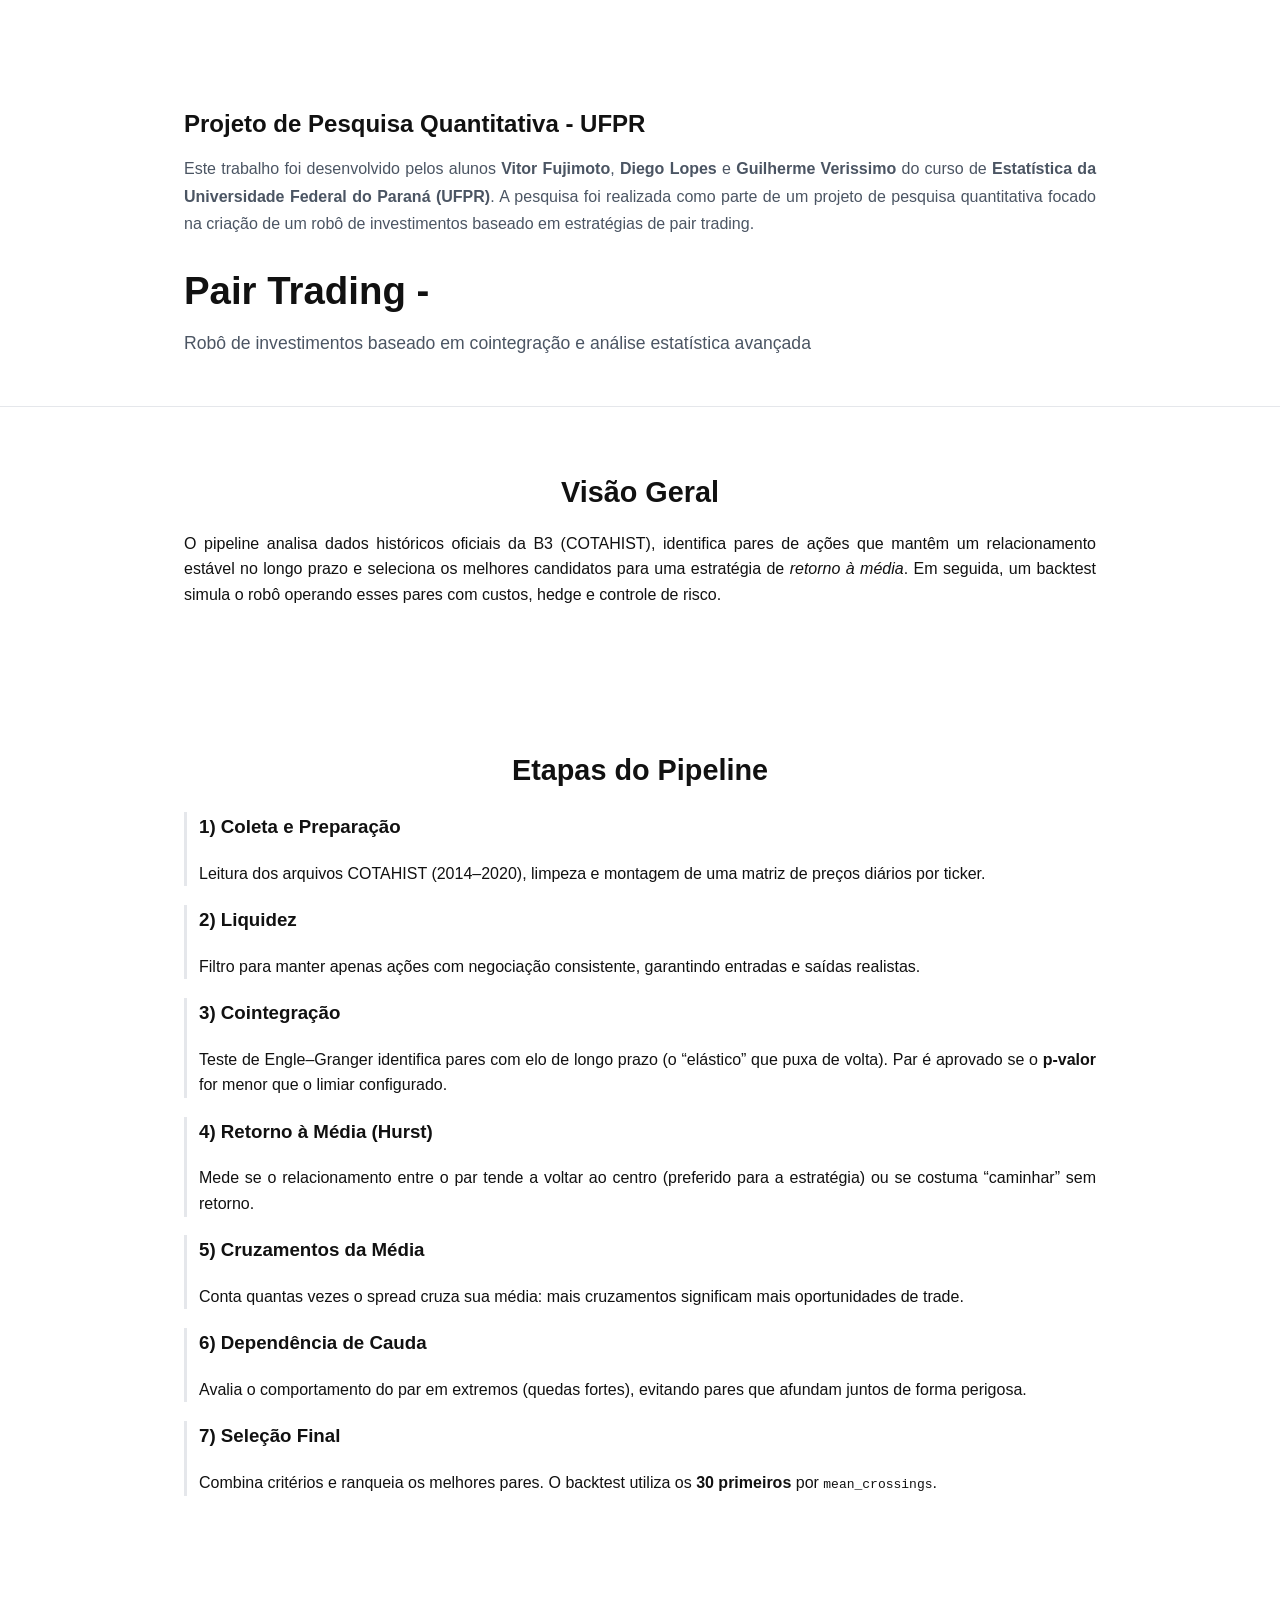
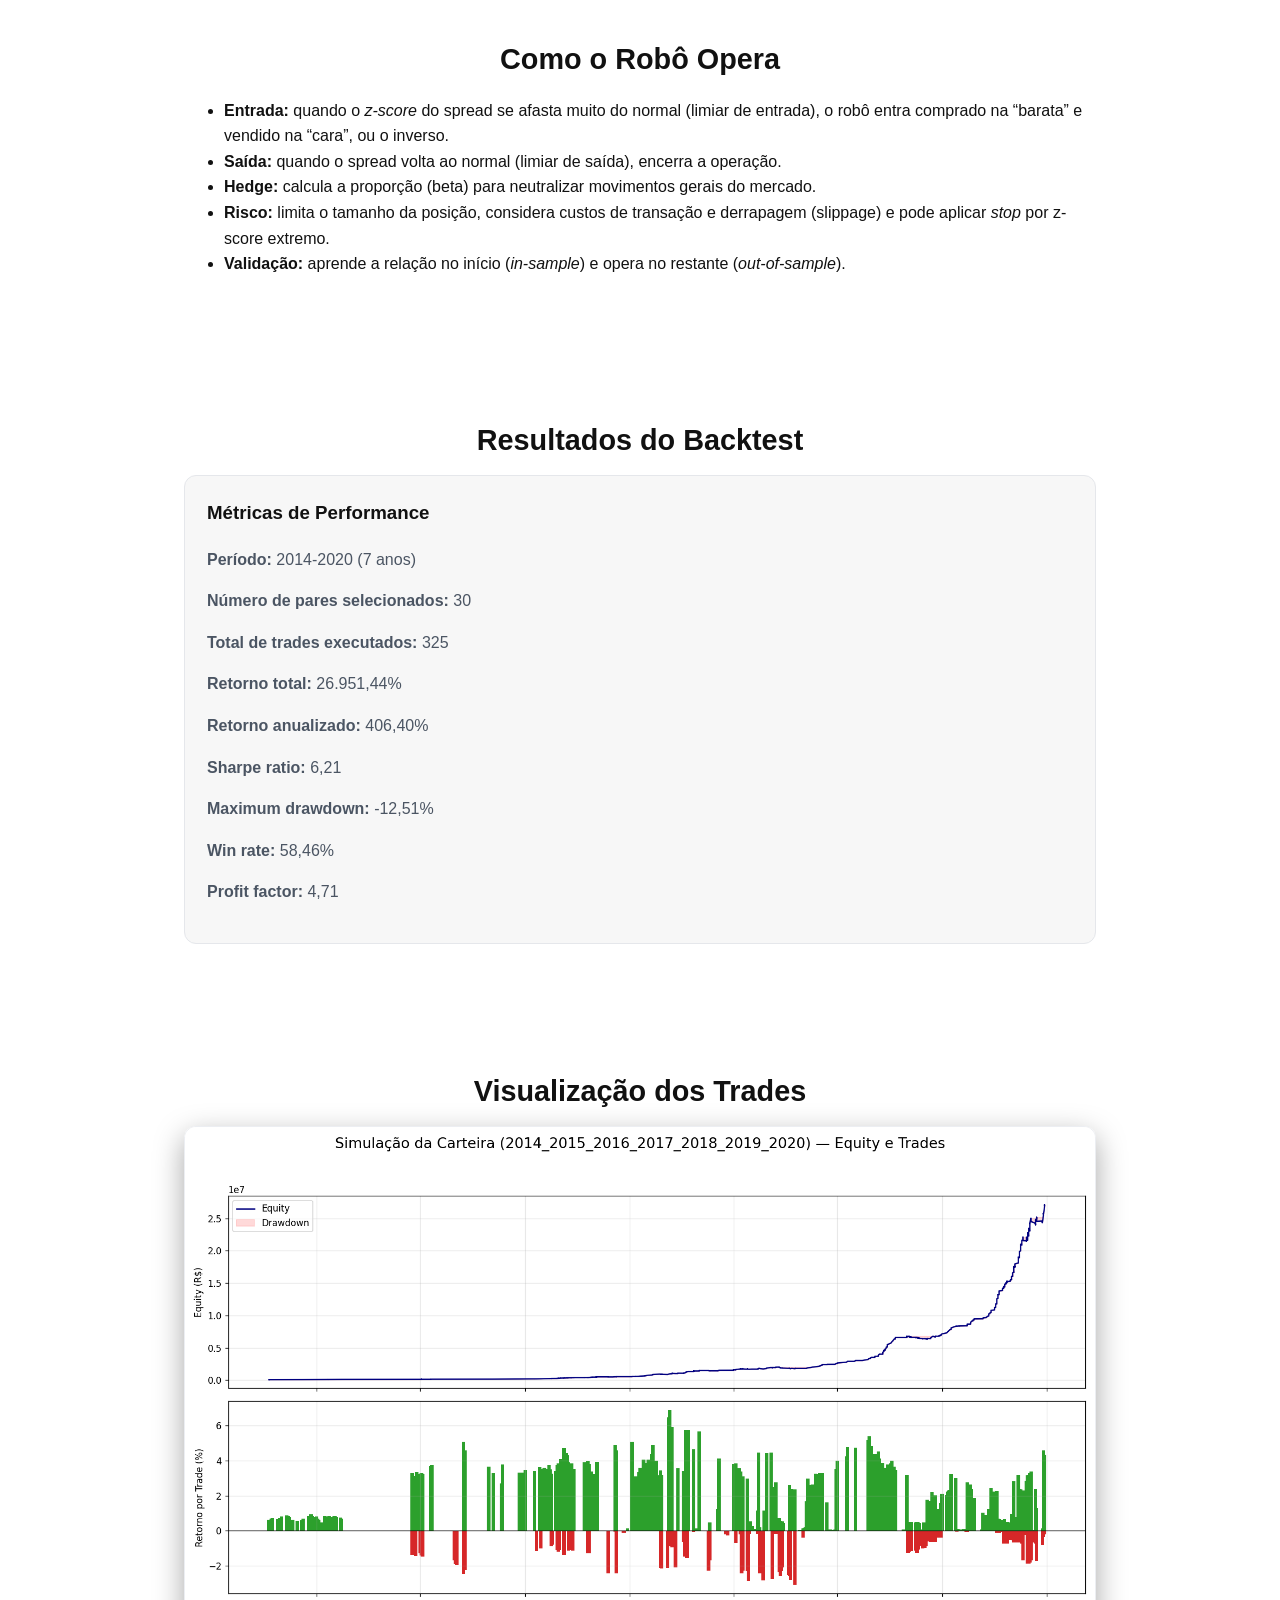
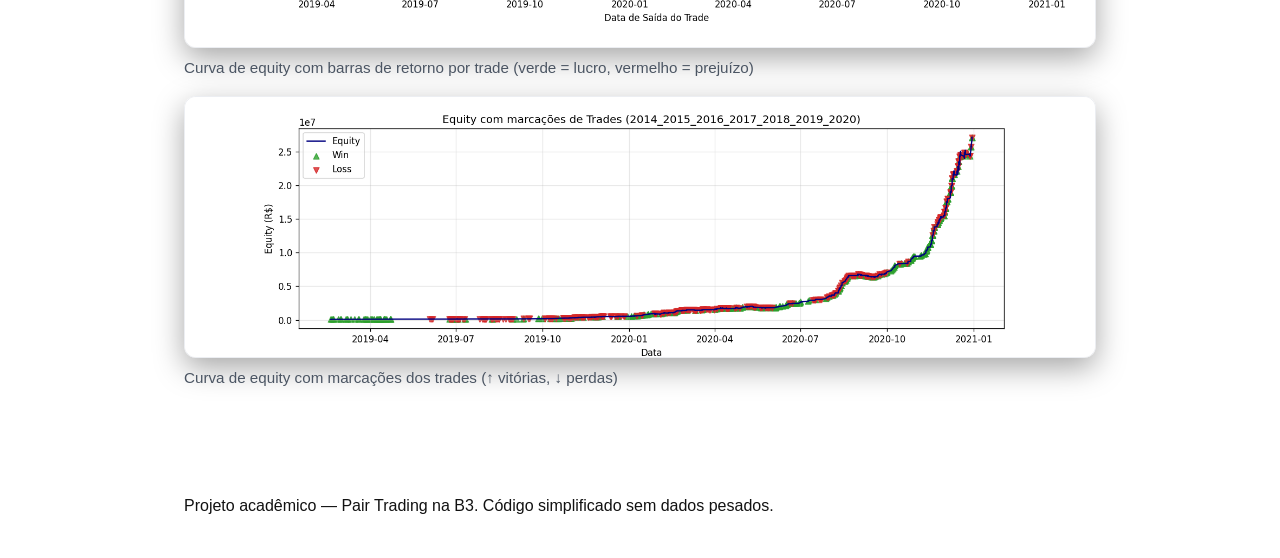
==== index.html @ 99803b83 "Publish site via GitHub Pages structure (root index -> site/)" ====
<!DOCTYPE html>
<html lang="pt-BR">
<head>
  <meta charset="UTF-8">
  <meta name="viewport" content="width=device-width, initial-scale=1.0">
  <title>Pair Trading - Estratégia Quantitativa</title>
  <link rel="stylesheet" href="site/styles.css">
</head>
<body>
  <!-- Hero -->
  <section class="hero">
    <div class="container">
      <div class="context-section reveal">
        <h2>Projeto de Pesquisa Quantitativa - UFPR</h2>
        <p>Este trabalho foi desenvolvido pelos alunos <strong>Vitor Fujimoto</strong>, <strong>Diego Lopes</strong> e <strong>Guilherme Verissimo</strong> do curso de <strong>Estatística da Universidade Federal do Paraná (UFPR)</strong>. A pesquisa foi realizada como parte de um projeto de pesquisa quantitativa focado na criação de um robô de investimentos baseado em estratégias de pair trading.</p>
      </div>
      
      <h1 class="main-title">Pair Trading - Estratégia Quantitativa</h1>
      <p class="subtitle">Robô de investimentos baseado em cointegração e análise estatística avançada</p>
      <!-- CTA removido: Ver Estratégia -->
      
      <!-- Métricas removidas da primeira sessão conforme solicitado -->
    </div>
  </section>

  <main>
    <section id="visao-geral" class="section">
      <div class="container">
        <h2>Visão Geral</h2>
        <p>O pipeline analisa dados históricos oficiais da B3 (COTAHIST), identifica pares de ações que mantêm um relacionamento estável no longo prazo e seleciona os melhores candidatos para uma estratégia de <em>retorno à média</em>. Em seguida, um backtest simula o robô operando esses pares com custos, hedge e controle de risco.</p>
      </div>
    </section>

    <section id="pipeline" class="section">
      <div class="container">
        <h2>Etapas do Pipeline</h2>
        <div class="steps">
          <div class="step">
            <h3>1) Coleta e Preparação</h3>
            <p>Leitura dos arquivos COTAHIST (2014–2020), limpeza e montagem de uma matriz de preços diários por ticker.</p>
          </div>
          <div class="step">
            <h3>2) Liquidez</h3>
            <p>Filtro para manter apenas ações com negociação consistente, garantindo entradas e saídas realistas.</p>
          </div>
          <div class="step">
            <h3>3) Cointegração</h3>
            <p>Teste de Engle–Granger identifica pares com elo de longo prazo (o “elástico” que puxa de volta). Par é aprovado se o <strong>p-valor</strong> for menor que o limiar configurado.</p>
          </div>
          <div class="step">
            <h3>4) Retorno à Média (Hurst)</h3>
            <p>Mede se o relacionamento entre o par tende a voltar ao centro (preferido para a estratégia) ou se costuma “caminhar” sem retorno.</p>
          </div>
          <div class="step">
            <h3>5) Cruzamentos da Média</h3>
            <p>Conta quantas vezes o spread cruza sua média: mais cruzamentos significam mais oportunidades de trade.</p>
          </div>
          <div class="step">
            <h3>6) Dependência de Cauda</h3>
            <p>Avalia o comportamento do par em extremos (quedas fortes), evitando pares que afundam juntos de forma perigosa.</p>
          </div>
          <div class="step">
            <h3>7) Seleção Final</h3>
            <p>Combina critérios e ranqueia os melhores pares. O backtest utiliza os <strong>30 primeiros</strong> por <code>mean_crossings</code>.</p>
          </div>
        </div>
      </div>
    </section>

    <section id="robô" class="section">
      <div class="container">
        <h2>Como o Robô Opera</h2>
        <ul class="bullets">
          <li><strong>Entrada:</strong> quando o <em>z-score</em> do spread se afasta muito do normal (limiar de entrada), o robô entra comprado na “barata” e vendido na “cara”, ou o inverso.</li>
          <li><strong>Saída:</strong> quando o spread volta ao normal (limiar de saída), encerra a operação.</li>
          <li><strong>Hedge:</strong> calcula a proporção (beta) para neutralizar movimentos gerais do mercado.</li>
          <li><strong>Risco:</strong> limita o tamanho da posição, considera custos de transação e derrapagem (slippage) e pode aplicar <em>stop</em> por z-score extremo.</li>
          <li><strong>Validação:</strong> aprende a relação no início (<em>in-sample</em>) e opera no restante (<em>out-of-sample</em>).</li>
        </ul>
      </div>
    </section>



    <!-- Resultados do Backtest (Carteira) -->
    <section class="section">
      <div class="container">
        <h2>Resultados do Backtest</h2>
        <div class="card reveal">
          <h3>Métricas de Performance</h3>
          <p><strong>Período:</strong> 2014-2020 (7 anos)</p>
          <p><strong>Número de pares selecionados:</strong> 30</p>
          <p><strong>Total de trades executados:</strong> 325</p>
          <p><strong>Retorno total:</strong> <span data-anim="metric">26.951,44%</span></p>
          <p><strong>Retorno anualizado:</strong> <span data-anim="metric">406,40%</span></p>
          <p><strong>Sharpe ratio:</strong> <span data-anim="metric">6,21</span></p>
          <p><strong>Maximum drawdown:</strong> <span data-anim="metric">-12,51%</span></p>
          <p><strong>Win rate:</strong> <span data-anim="metric">58,46%</span></p>
          <p><strong>Profit factor:</strong> <span data-anim="metric">4,71</span></p>
        </div>
      </div>
    </section>

    <!-- Gráficos -->
    <section id="graficos" class="section">
      <div class="container">
        <h2>Visualização dos Trades</h2>
        <div class="gallery">
          <figure class="reveal">
            <img src="site/assets/portfolio_equity_and_trades.png" alt="Curva de Equity com Retornos por Trade" class="lightbox-target">
            <figcaption>Curva de equity com barras de retorno por trade (verde = lucro, vermelho = prejuízo)</figcaption>
          </figure>
          <figure class="reveal">
            <img src="site/assets/portfolio_equity_marks.png" alt="Curva de Equity com Marcações de Trades" class="lightbox-target">
            <figcaption>Curva de equity com marcações dos trades (↑ vitórias, ↓ perdas)</figcaption>
          </figure>
        </div>
      </div>
    </section>


  </main>

  <footer class="footer">
    <div class="container">
      <p>Projeto acadêmico — Pair Trading na B3. Código simplificado sem dados pesados.</p>
    </div>
  </footer>

  <script src="site/script.js"></script>
</body>
</html>
---- site/styles.css ----
/* Base */
:root {
  --bg: #ffffff;
  --bg2: #ffffff;
  --text: #111111;
  --muted: #4b5563; /* cinza médio */
  --primary: #000000; /* preto */
  --accent: #000000; /* preto para detalhes */
  --card: #f7f7f7; /* cinza muito claro */
}

* { box-sizing: border-box; }
html, body { margin: 0; padding: 0; }
body {
  font-family: sans-serif;
  background: var(--bg);
  color: var(--text);
  line-height: 1.6;
}

.container {
  max-width: 960px; /* central mais estreito, estilo minimal */
  margin: 0 auto;
  padding: 24px;
}

/* Hero */
.hero {
  background: var(--bg);
  border-bottom: 1px solid #e5e7eb;
  padding: 40px 0;
}

/* Context Section */
.context-section {
  background: transparent;
  border: none;
  border-radius: 0;
  padding: 0;
  margin-bottom: 24px;
}
.context-section h2 {
  font-size: 1.5rem;
  margin: 0 0 12px;
  color: var(--text);
}
.context-section p {
  color: var(--muted);
  line-height: 1.7;
  margin: 0;
}

/* Main Title */
.main-title {
  font-size: 2.4rem;
  margin: 0 0 8px;
  color: var(--text);
  opacity: 0; /* Inicialmente invisível para o efeito typewriter */
  min-height: 1.2em; /* Evitar layout shift durante typewriter */
}

.subtitle { 
  color: var(--muted); 
  margin: 8px 0 24px; 
  font-size: 1.1rem;
}

.hero .cta {
  display: inline-block;
  padding: 10px 16px;
  background: #000;
  color: #fff;
  border-radius: 6px;
  text-decoration: none;
  font-weight: 600;
  margin-bottom: 24px;
  transition: opacity 0.2s ease;
}
.hero .cta:hover {
  opacity: 0.85;
}

.hero .metrics {
  display: grid;
  grid-template-columns: repeat(4, 1fr);
  gap: 16px;
  margin-top: 20px;
}
.hero .metric {
  background: rgba(11,19,43,0.65);
  border: 1px solid rgba(148,163,184,0.15);
  padding: 14px 16px;
  border-radius: 12px;
  transition: transform 0.3s ease, box-shadow 0.3s ease;
}
.hero .metric:hover {
  transform: translateY(-3px);
  box-shadow: 0 8px 20px rgba(0,0,0,0.3);
}
.hero .metric small { color: var(--muted); }
.hero .metric strong { font-size: 1.2rem; }

/* Sections */
.section { padding: 38px 0; }
.section h2 {
  font-size: 1.8rem; margin: 0 0 12px;
  color: var(--text);
  text-align: center; /* títulos centralizados */
}
.section .card {
  background: var(--card);
  border: 1px solid #e5e7eb;
  padding: 22px;
  border-radius: 12px;
}
.section p, .card p, .context-section p { text-align: justify; } /* textos justificados */
.step { border-left: 3px solid #e5e7eb; padding-left: 12px; margin: 10px 0; }
.reveal { opacity: 0; transform: translateY(12px); transition: all 0.6s ease; }
.reveal.visible { opacity: 1; transform: translateY(0); }

/* Gallery - full width images */
.gallery {
  display: grid;
  grid-template-columns: 1fr; /* single column full width */
  gap: 16px;
}
.gallery figure { margin: 0; }
.gallery img {
  width: 100%;
  height: auto;
  display: block;
  border-radius: 12px;
  border: 1px solid rgba(148,163,184,0.18);
  box-shadow: 0 10px 30px rgba(0,0,0,0.35);
}
.gallery figcaption { color: var(--muted); font-size: 0.95rem; margin-top: 8px; }

/* Lightbox */
.lightbox {
  position: fixed; inset: 0; background: rgba(0,0,0,0.75);
  display: none; align-items: center; justify-content: center;
  z-index: 1000;
}
.lightbox.show { display: flex; }
.lightbox img { max-width: 92vw; max-height: 92vh; border-radius: 12px; }
.lightbox .close {
  position: absolute; top: 24px; right: 24px; font-size: 22px;
  color: #fff; cursor: pointer; user-select: none;
}

/* Progress bar */
.progress {
  position: fixed; top: 0; left: 0; height: 2px; width: 0;
  background: #000;
  z-index: 1001;
}

/* Theme toggle */
.theme-toggle {
  position: fixed; right: 24px; bottom: 24px;
  background: rgba(11,19,43,0.65);
  border: 1px solid rgba(148,163,184,0.25);
  color: var(--text);
  padding: 8px 10px; border-radius: 8px; cursor: pointer;
}

/* Cards */
.card h3 { margin-top: 0; }
.card p { color: var(--muted); }

/* Dark mode */
body.dark {
  --bg: #0a0f1f;
  --bg2: #0a0e1a;
  --text: #e5e7eb;
  --muted: #93a1b1;
  --primary: #22c55e;
  --accent: #60a5fa;
  --card: #0b132b;
}

/* Responsive */
@media (max-width: 880px) {
  .hero .metrics { grid-template-columns: repeat(2, 1fr); }
}
@media (max-width: 520px) {
  .hero .metrics { grid-template-columns: 1fr; }
}
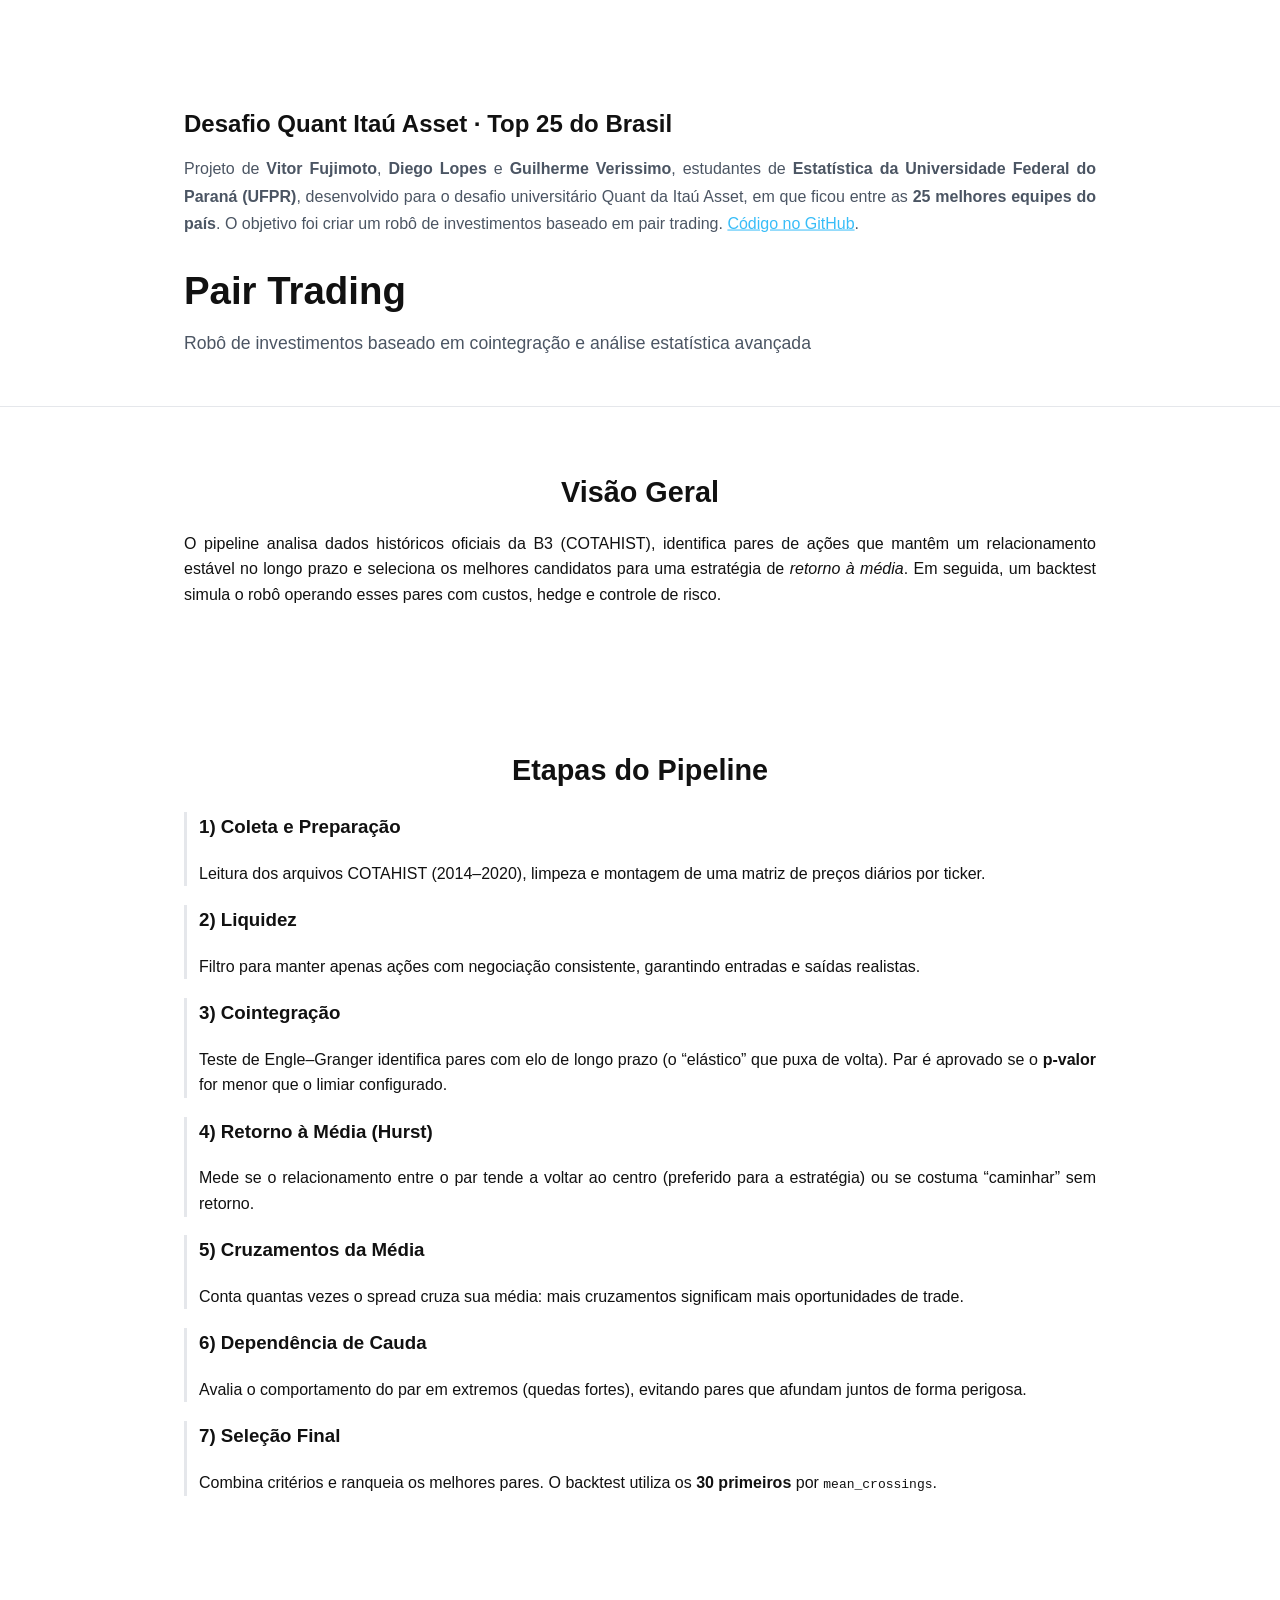
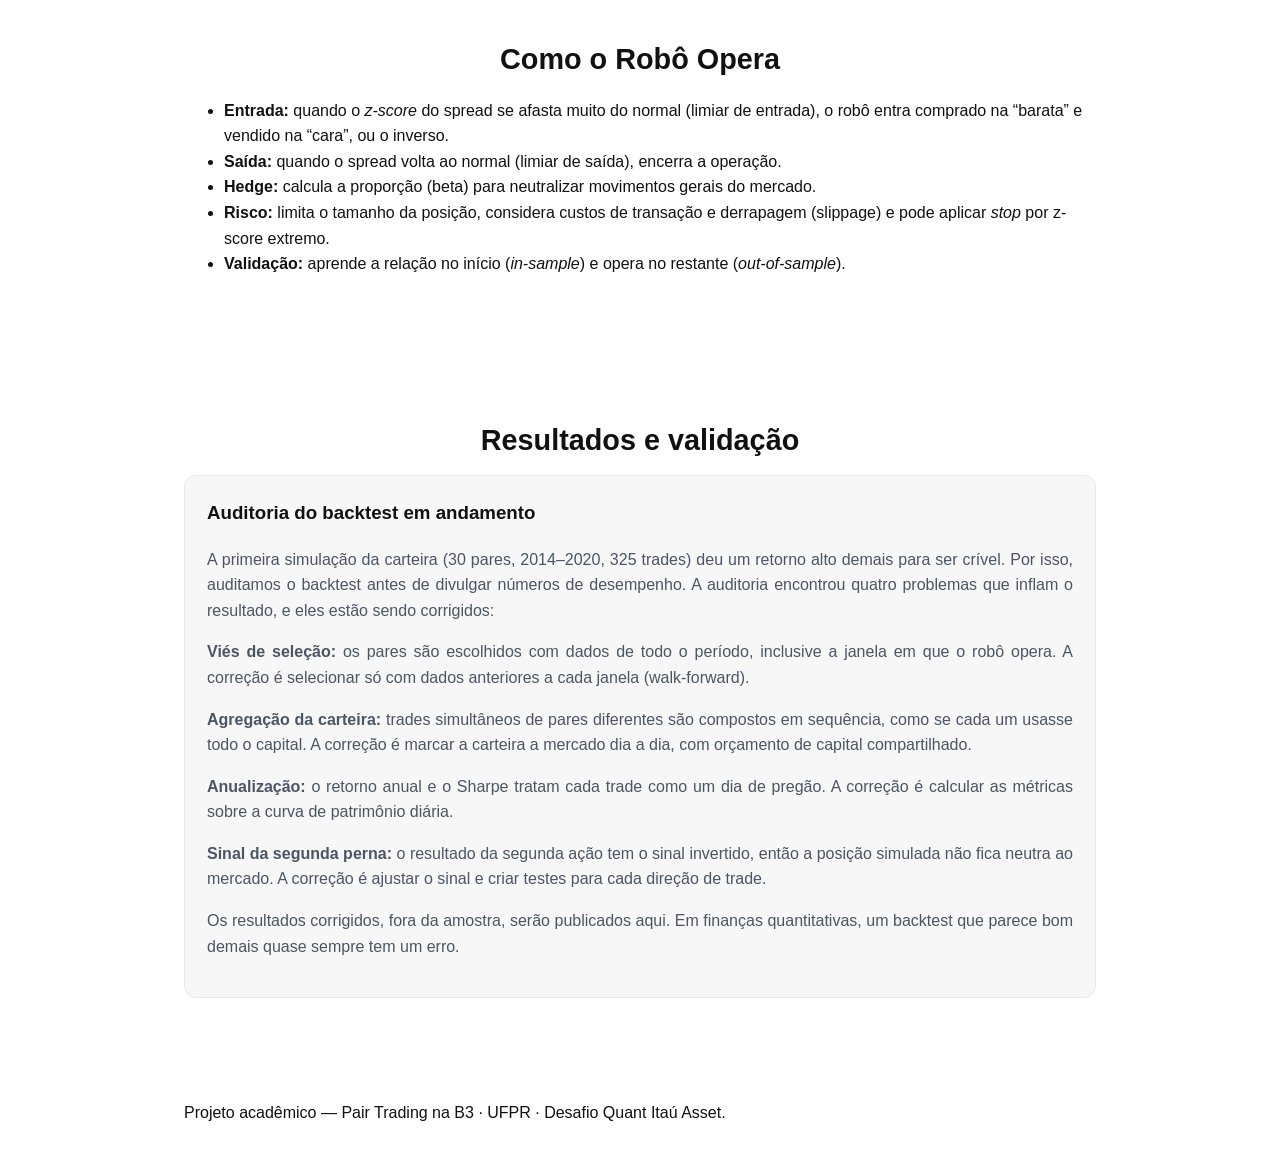
==== commit b5744593: "Sync root project page with site/index.html" ====
--- a/index.html
+++ b/index.html
@@ -11,8 +11,8 @@
   <section class="hero">
     <div class="container">
       <div class="context-section reveal">
-        <h2>Projeto de Pesquisa Quantitativa - UFPR</h2>
-        <p>Este trabalho foi desenvolvido pelos alunos <strong>Vitor Fujimoto</strong>, <strong>Diego Lopes</strong> e <strong>Guilherme Verissimo</strong> do curso de <strong>Estatística da Universidade Federal do Paraná (UFPR)</strong>. A pesquisa foi realizada como parte de um projeto de pesquisa quantitativa focado na criação de um robô de investimentos baseado em estratégias de pair trading.</p>
+        <h2>Desafio Quant Itaú Asset · Top 25 do Brasil</h2>
+        <p>Projeto de <strong>Vitor Fujimoto</strong>, <strong>Diego Lopes</strong> e <strong>Guilherme Verissimo</strong>, estudantes de <strong>Estatística da Universidade Federal do Paraná (UFPR)</strong>, desenvolvido para o desafio universitário Quant da Itaú Asset, em que ficou entre as <strong>25 melhores equipes do país</strong>. O objetivo foi criar um robô de investimentos baseado em pair trading. <a href="https://github.com/fujimoto01/pair-trading" style="color:#38bdf8">Código no GitHub</a>.</p>
       </div>
       
       <h1 class="main-title">Pair Trading - Estratégia Quantitativa</h1>
@@ -82,48 +82,27 @@
 
 
 
-    <!-- Resultados do Backtest (Carteira) -->
+    <!-- Resultados e validação -->
     <section class="section">
       <div class="container">
-        <h2>Resultados do Backtest</h2>
+        <h2>Resultados e validação</h2>
         <div class="card reveal">
-          <h3>Métricas de Performance</h3>
-          <p><strong>Período:</strong> 2014-2020 (7 anos)</p>
-          <p><strong>Número de pares selecionados:</strong> 30</p>
-          <p><strong>Total de trades executados:</strong> 325</p>
-          <p><strong>Retorno total:</strong> <span data-anim="metric">26.951,44%</span></p>
-          <p><strong>Retorno anualizado:</strong> <span data-anim="metric">406,40%</span></p>
-          <p><strong>Sharpe ratio:</strong> <span data-anim="metric">6,21</span></p>
-          <p><strong>Maximum drawdown:</strong> <span data-anim="metric">-12,51%</span></p>
-          <p><strong>Win rate:</strong> <span data-anim="metric">58,46%</span></p>
-          <p><strong>Profit factor:</strong> <span data-anim="metric">4,71</span></p>
+          <h3>Auditoria do backtest em andamento</h3>
+          <p>A primeira simulação da carteira (30 pares, 2014–2020, 325 trades) deu um retorno alto demais para ser crível. Por isso, auditamos o backtest antes de divulgar números de desempenho. A auditoria encontrou quatro problemas que inflam o resultado, e eles estão sendo corrigidos:</p>
+          <p><strong>Viés de seleção:</strong> os pares são escolhidos com dados de todo o período, inclusive a janela em que o robô opera. A correção é selecionar só com dados anteriores a cada janela (walk-forward).</p>
+          <p><strong>Agregação da carteira:</strong> trades simultâneos de pares diferentes são compostos em sequência, como se cada um usasse todo o capital. A correção é marcar a carteira a mercado dia a dia, com orçamento de capital compartilhado.</p>
+          <p><strong>Anualização:</strong> o retorno anual e o Sharpe tratam cada trade como um dia de pregão. A correção é calcular as métricas sobre a curva de patrimônio diária.</p>
+          <p><strong>Sinal da segunda perna:</strong> o resultado da segunda ação tem o sinal invertido, então a posição simulada não fica neutra ao mercado. A correção é ajustar o sinal e criar testes para cada direção de trade.</p>
+          <p>Os resultados corrigidos, fora da amostra, serão publicados aqui. Em finanças quantitativas, um backtest que parece bom demais quase sempre tem um erro.</p>
         </div>
       </div>
     </section>
-
-    <!-- Gráficos -->
-    <section id="graficos" class="section">
-      <div class="container">
-        <h2>Visualização dos Trades</h2>
-        <div class="gallery">
-          <figure class="reveal">
-            <img src="site/assets/portfolio_equity_and_trades.png" alt="Curva de Equity com Retornos por Trade" class="lightbox-target">
-            <figcaption>Curva de equity com barras de retorno por trade (verde = lucro, vermelho = prejuízo)</figcaption>
-          </figure>
-          <figure class="reveal">
-            <img src="site/assets/portfolio_equity_marks.png" alt="Curva de Equity com Marcações de Trades" class="lightbox-target">
-            <figcaption>Curva de equity com marcações dos trades (↑ vitórias, ↓ perdas)</figcaption>
-          </figure>
-        </div>
-      </div>
-    </section>
-
 
   </main>
 
   <footer class="footer">
     <div class="container">
-      <p>Projeto acadêmico — Pair Trading na B3. Código simplificado sem dados pesados.</p>
+      <p>Projeto acadêmico — Pair Trading na B3 · UFPR · Desafio Quant Itaú Asset.</p>
     </div>
   </footer>
 
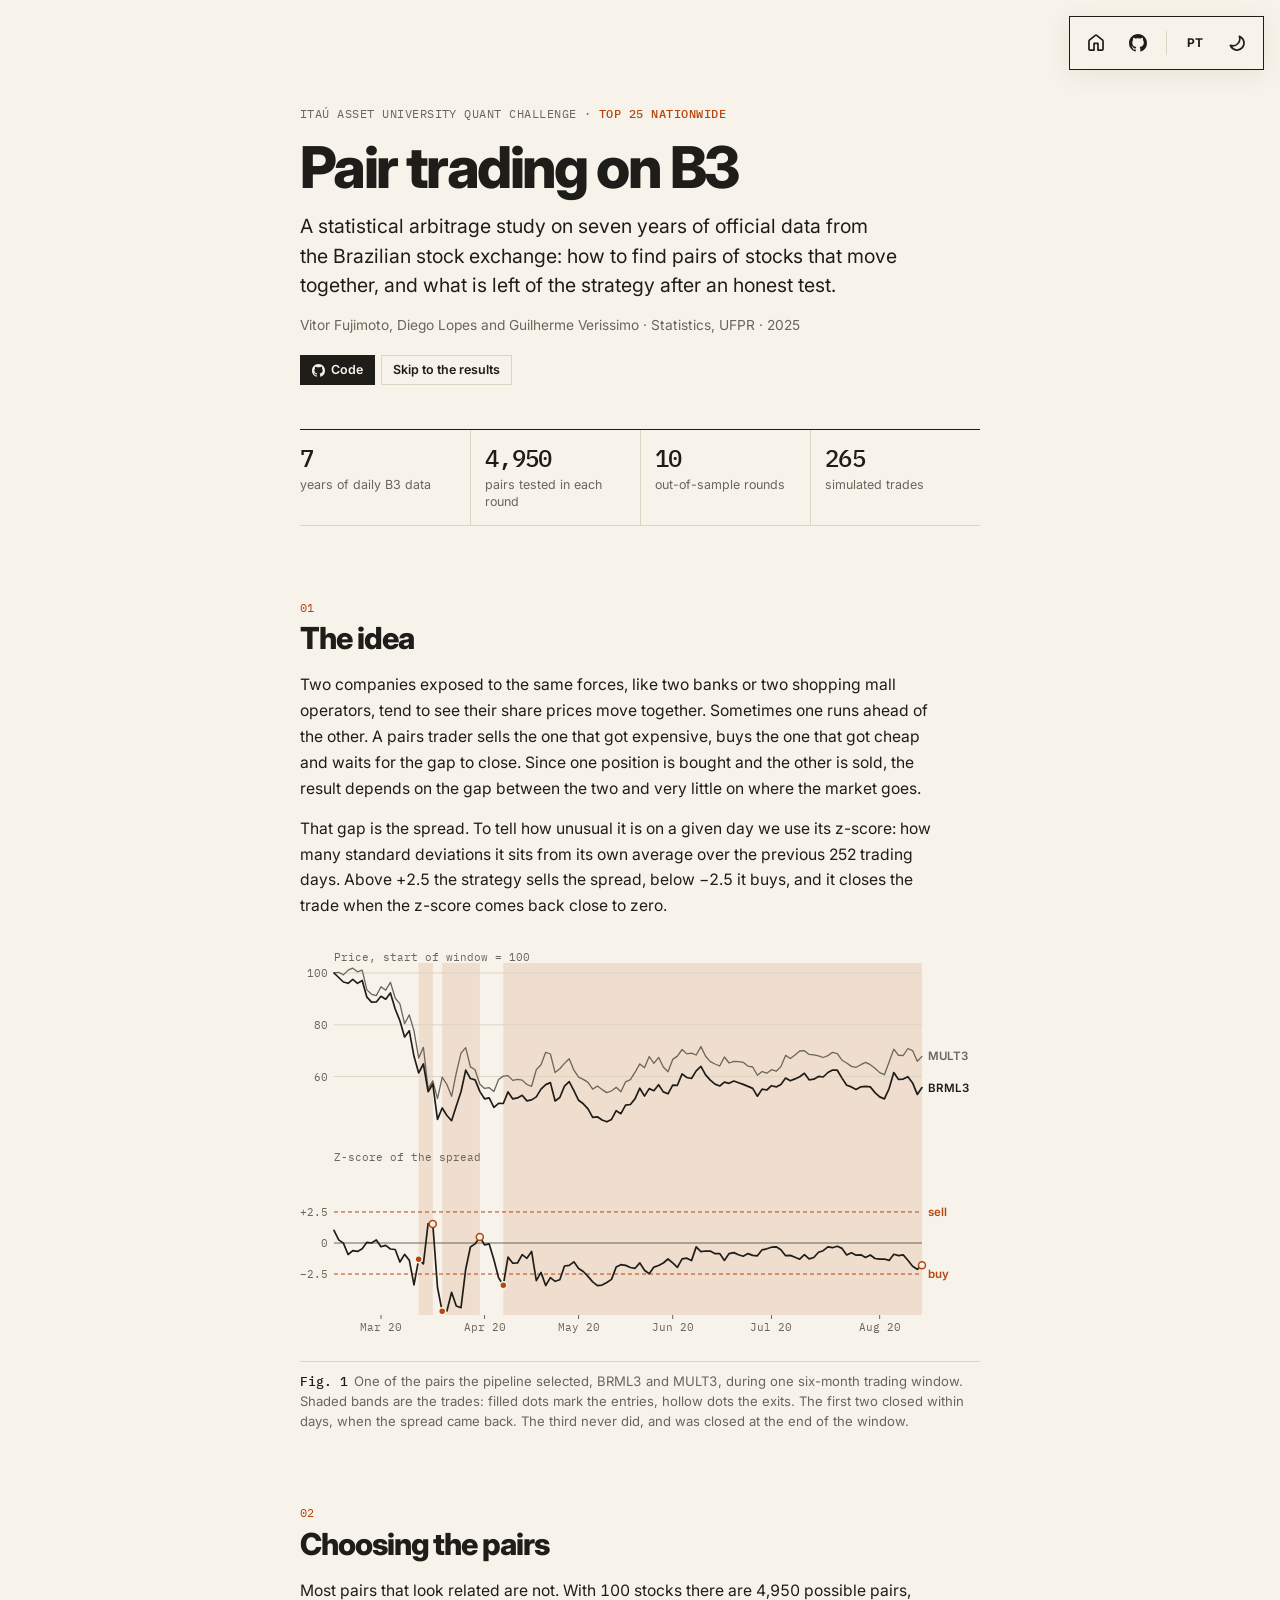
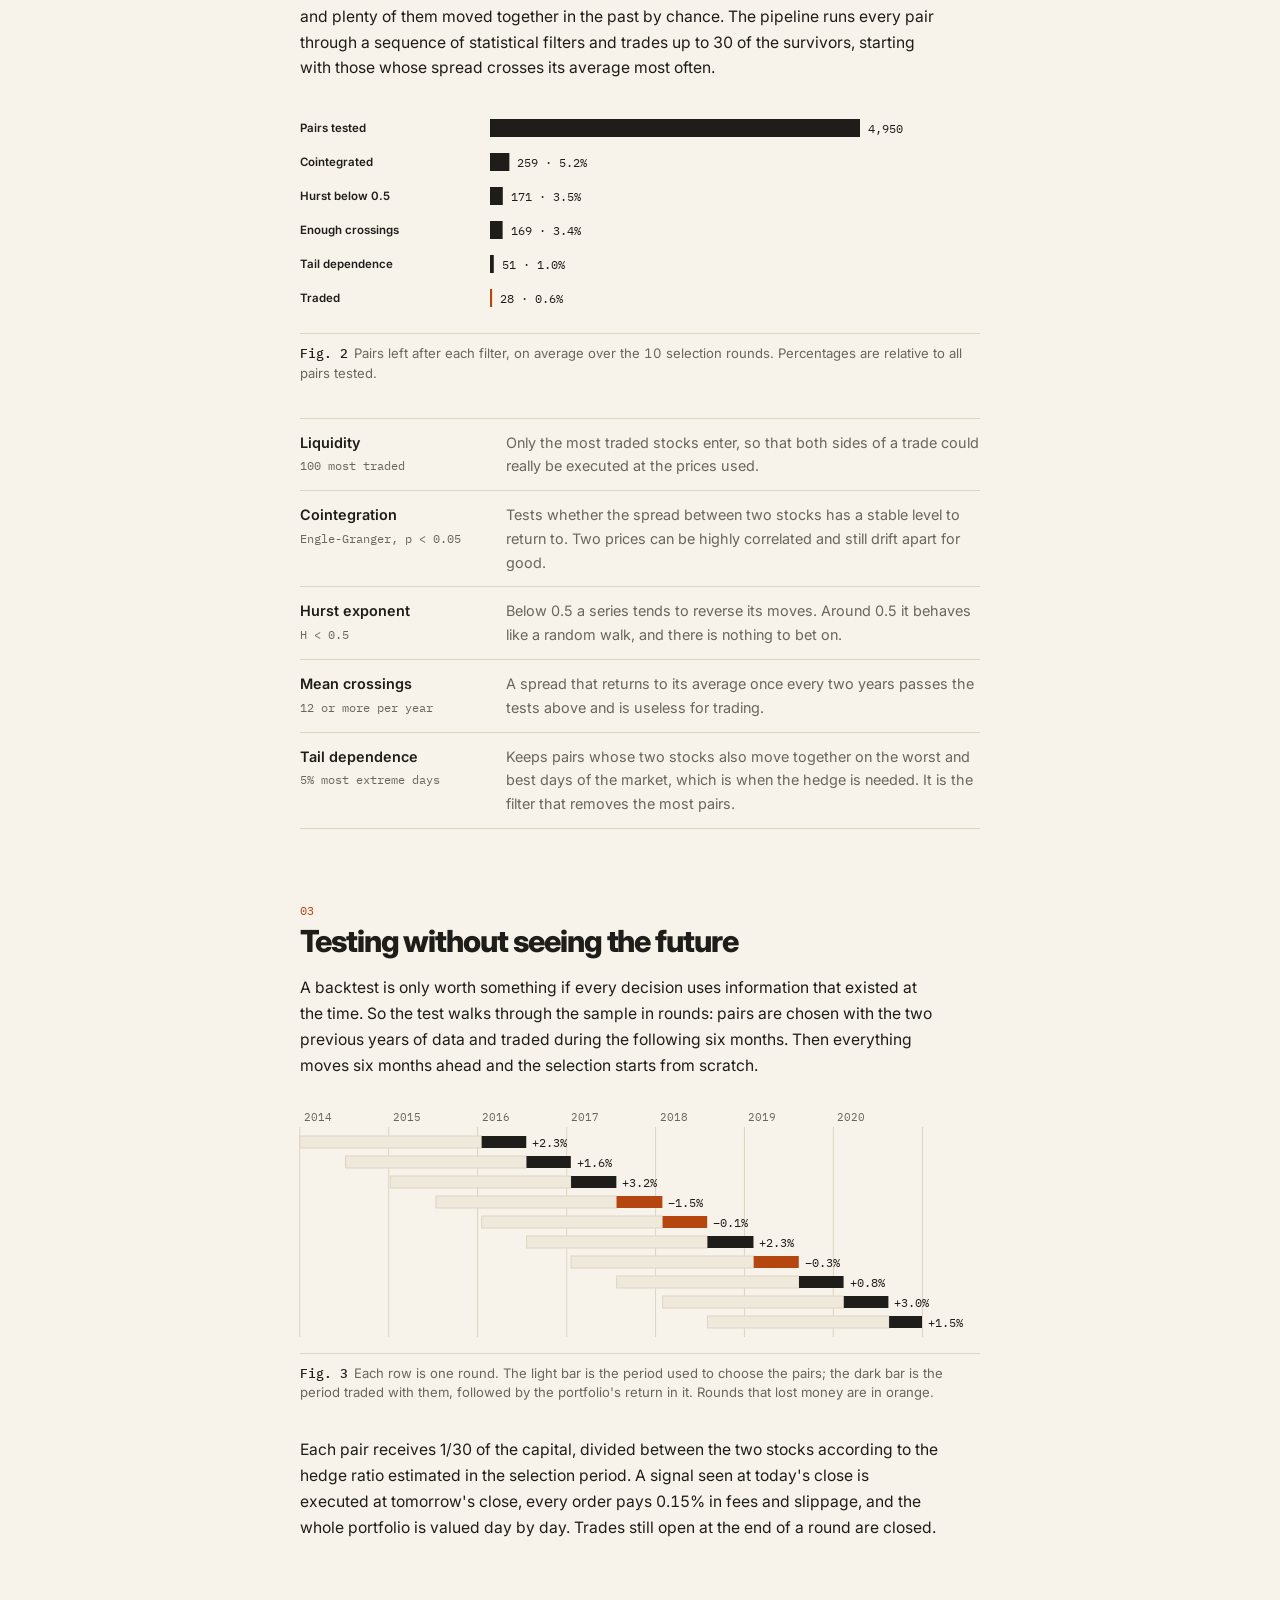
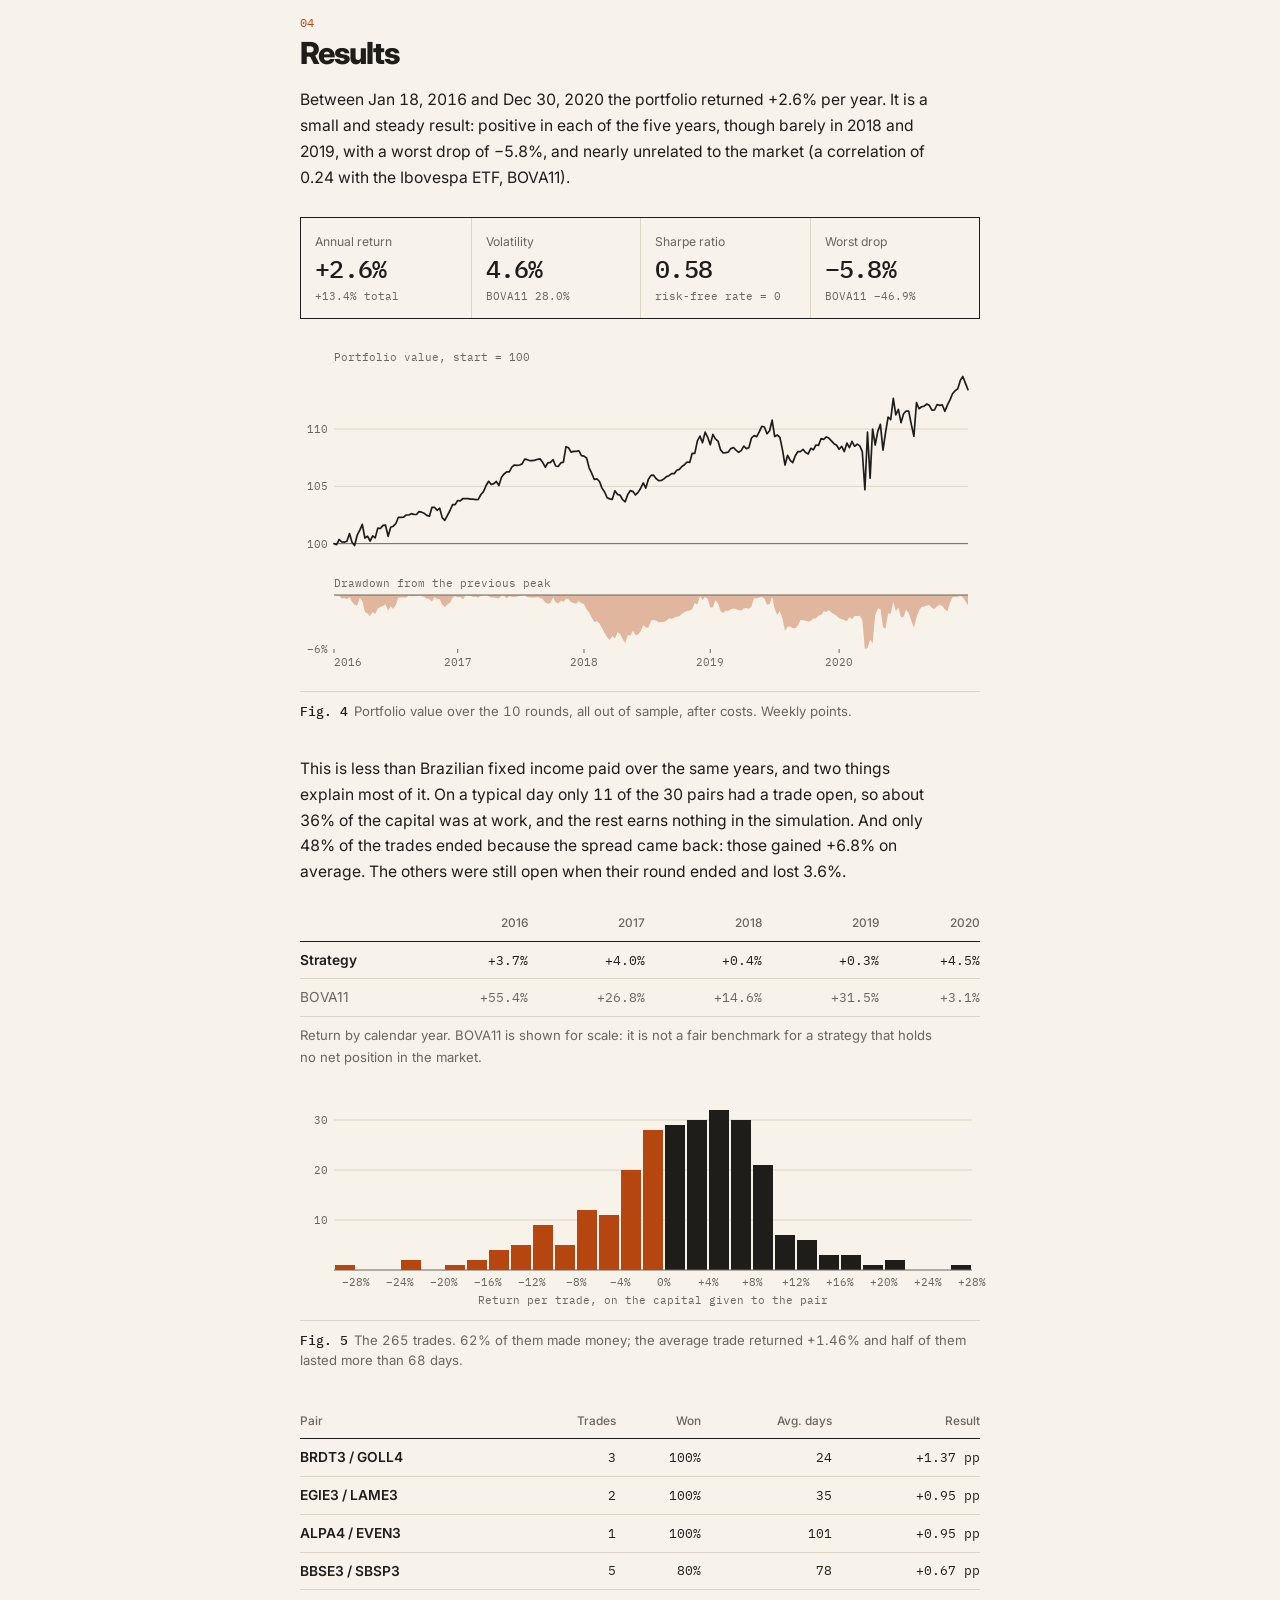
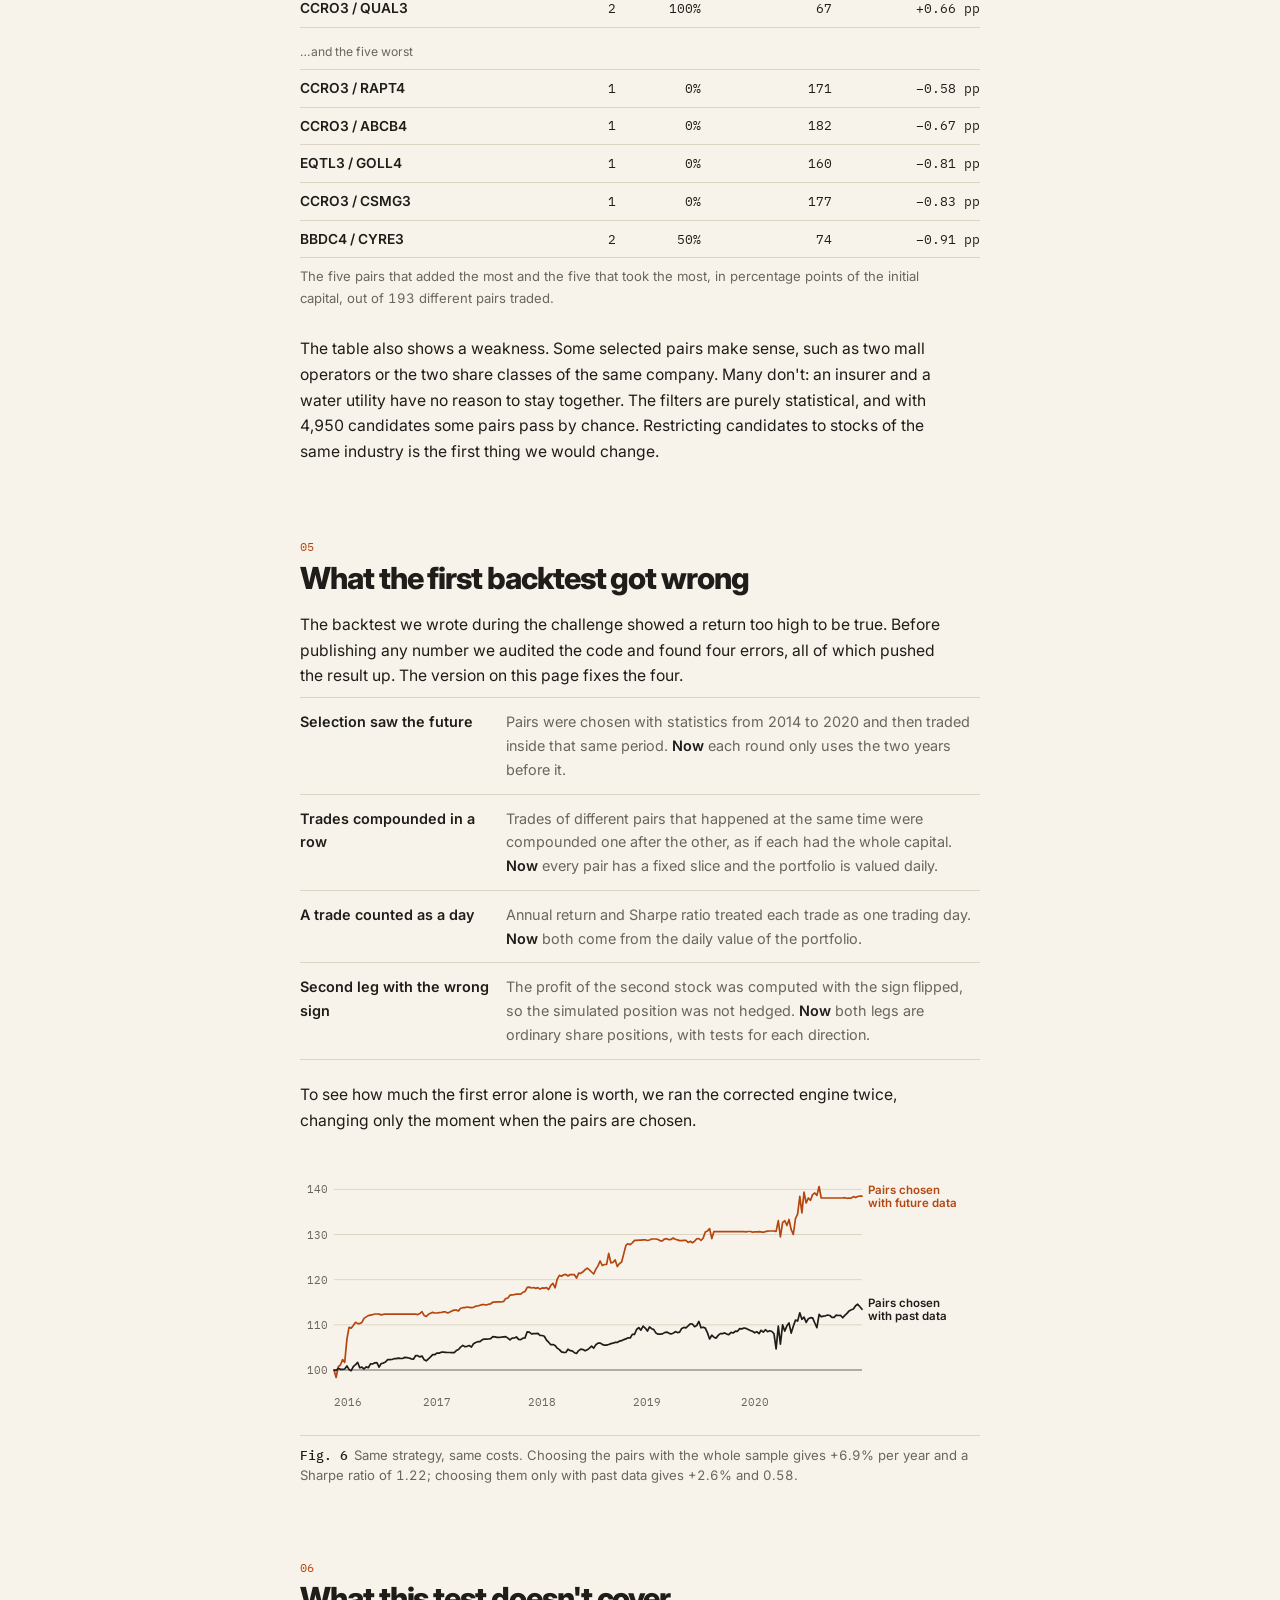
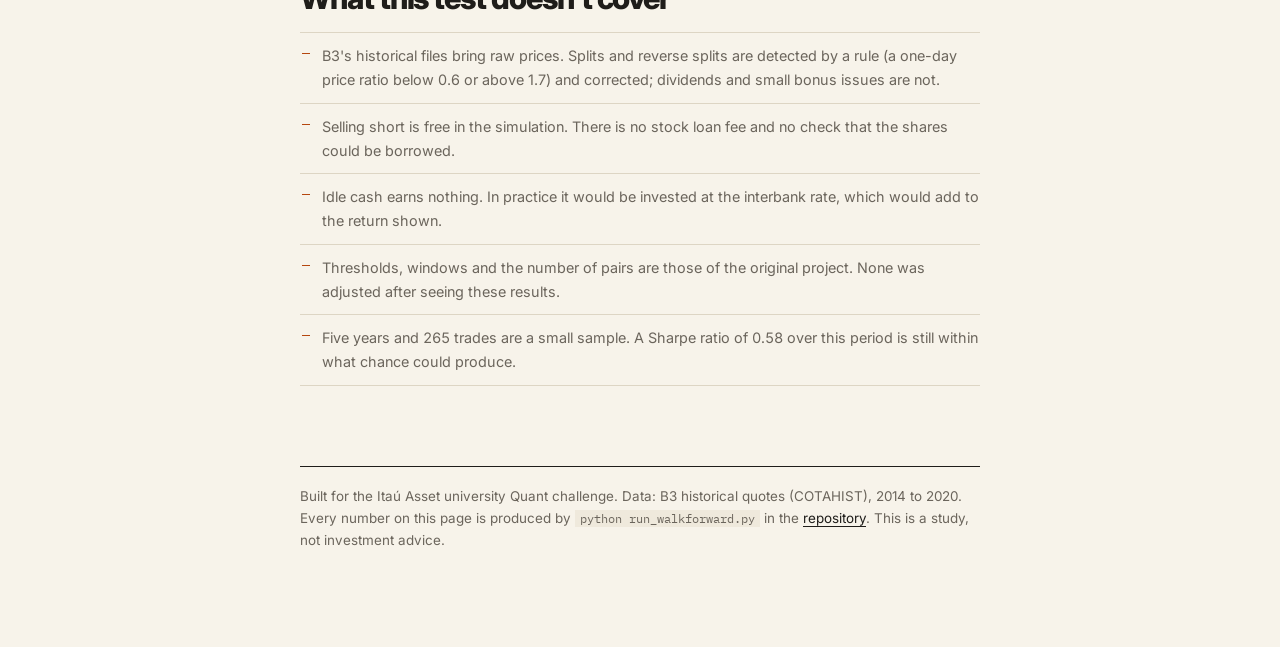
==== commit 8abbe71c: "Walk-forward backtest and redesigned project page Replace the first backtester with a walk-forward o" ====
--- a/index.html
+++ b/index.html
@@ -1,111 +1,252 @@
 <!DOCTYPE html>
-<html lang="pt-BR">
+<html lang="en">
 <head>
   <meta charset="UTF-8">
   <meta name="viewport" content="width=device-width, initial-scale=1.0">
-  <title>Pair Trading - Estratégia Quantitativa</title>
+  <title>Pair trading on B3 · Vitor Fujimoto</title>
+  <meta name="description" content="A statistical arbitrage study on seven years of official B3 data: pair selection by cointegration and a walk-forward backtest, built for the Itaú Asset university Quant challenge.">
+  <meta property="og:title" content="Pair trading on B3">
+  <meta property="og:description" content="Pair selection by cointegration and a walk-forward backtest on seven years of official B3 data.">
+  <script>
+    (function () {
+      var t = null;
+      try { t = localStorage.getItem('theme'); } catch (e) {}
+      if (t !== 'light' && t !== 'dark') {
+        t = window.matchMedia && window.matchMedia('(prefers-color-scheme: dark)').matches ? 'dark' : 'light';
+      }
+      document.documentElement.setAttribute('data-theme', t);
+    })();
+  </script>
+  <link rel="preconnect" href="https://fonts.googleapis.com">
+  <link rel="preconnect" href="https://fonts.gstatic.com" crossorigin>
+  <link href="https://fonts.googleapis.com/css2?family=IBM+Plex+Mono:wght@400;500&family=Inter:wght@400;500;600;700;800&display=swap" rel="stylesheet">
   <link rel="stylesheet" href="site/styles.css">
 </head>
-<body>
-  <!-- Hero -->
-  <section class="hero">
-    <div class="container">
-      <div class="context-section reveal">
-        <h2>Desafio Quant Itaú Asset · Top 25 do Brasil</h2>
-        <p>Projeto de <strong>Vitor Fujimoto</strong>, <strong>Diego Lopes</strong> e <strong>Guilherme Verissimo</strong>, estudantes de <strong>Estatística da Universidade Federal do Paraná (UFPR)</strong>, desenvolvido para o desafio universitário Quant da Itaú Asset, em que ficou entre as <strong>25 melhores equipes do país</strong>. O objetivo foi criar um robô de investimentos baseado em pair trading. <a href="https://github.com/fujimoto01/pair-trading" style="color:#38bdf8">Código no GitHub</a>.</p>
+<body data-lang="en">
+  <main class="wrap" id="top">
+
+    <header class="top">
+      <p class="kicker">
+        <span class="en">Itaú Asset university Quant challenge · <b>Top 25 nationwide</b></span>
+        <span class="pt">Desafio universitário Quant da Itaú Asset · <b>Top 25 do país</b></span>
+      </p>
+      <h1><span class="en">Pair trading on B3</span><span class="pt">Pair trading na B3</span></h1>
+      <p class="lead">
+        <span class="en">A statistical arbitrage study on seven years of official data from the Brazilian stock exchange: how to find pairs of stocks that move together, and what is left of the strategy after an honest test.</span>
+        <span class="pt">Um estudo de arbitragem estatística com sete anos de dados oficiais da bolsa brasileira: como encontrar pares de ações que andam juntas, e o que sobra da estratégia depois de um teste honesto.</span>
+      </p>
+      <p class="byline">
+        <span class="en">Vitor Fujimoto, Diego Lopes and Guilherme Verissimo · Statistics, UFPR · 2025</span>
+        <span class="pt">Vitor Fujimoto, Diego Lopes e Guilherme Verissimo · Estatística, UFPR · 2025</span>
+      </p>
+      <div class="actions">
+        <a class="action" href="https://github.com/fujimoto01/pair-trading"><svg viewBox="0 0 16 16" aria-hidden="true"><path d="M8 0c4.42 0 8 3.58 8 8a8.013 8.013 0 0 1-5.45 7.59c-.4.08-.55-.17-.55-.38 0-.27.01-1.13.01-2.2 0-.75-.25-1.23-.54-1.48 1.78-.2 3.65-.88 3.65-3.95 0-.88-.31-1.59-.82-2.15.08-.2.36-1.02-.08-2.12 0 0-.67-.22-2.2.82-.64-.18-1.32-.27-2-.27-.68 0-1.36.09-2 .27-1.53-1.03-2.2-.82-2.2-.82-.44 1.1-.16 1.92-.08 2.12-.51.56-.82 1.28-.82 2.15 0 3.06 1.86 3.75 3.64 3.95-.23.2-.44.55-.51 1.07-.46.21-1.61.55-2.33-.66-.15-.24-.6-.83-1.23-.82-.67.01-.27.38.01.53.34.19.73.9.82 1.13.16.45.68 1.31 2.69.94 0 .67.01 1.3.01 1.49 0 .21-.15.45-.55.38A7.995 7.995 0 0 1 0 8c0-4.42 3.58-8 8-8Z"/></svg><span class="en">Code</span><span class="pt">Código</span></a>
+        <a class="action ghost" href="#results"><span class="en">Skip to the results</span><span class="pt">Ir para os resultados</span></a>
       </div>
-      
-      <h1 class="main-title">Pair Trading - Estratégia Quantitativa</h1>
-      <p class="subtitle">Robô de investimentos baseado em cointegração e análise estatística avançada</p>
-      <!-- CTA removido: Ver Estratégia -->
-      
-      <!-- Métricas removidas da primeira sessão conforme solicitado -->
-    </div>
-  </section>
-
-  <main>
-    <section id="visao-geral" class="section">
-      <div class="container">
-        <h2>Visão Geral</h2>
-        <p>O pipeline analisa dados históricos oficiais da B3 (COTAHIST), identifica pares de ações que mantêm um relacionamento estável no longo prazo e seleciona os melhores candidatos para uma estratégia de <em>retorno à média</em>. Em seguida, um backtest simula o robô operando esses pares com custos, hedge e controle de risco.</p>
+
+      <div class="facts">
+        <div><b>7</b><span class="en">years of daily B3 data</span><span class="pt">anos de dados diários da B3</span></div>
+        <div><b data-v="tested"></b><span class="en">pairs tested in each round</span><span class="pt">pares testados a cada rodada</span></div>
+        <div><b data-v="windows"></b><span class="en">out-of-sample rounds</span><span class="pt">rodadas fora da amostra</span></div>
+        <div><b data-v="trades"></b><span class="en">simulated trades</span><span class="pt">operações simuladas</span></div>
       </div>
-    </section>
-
-    <section id="pipeline" class="section">
-      <div class="container">
-        <h2>Etapas do Pipeline</h2>
-        <div class="steps">
-          <div class="step">
-            <h3>1) Coleta e Preparação</h3>
-            <p>Leitura dos arquivos COTAHIST (2014–2020), limpeza e montagem de uma matriz de preços diários por ticker.</p>
-          </div>
-          <div class="step">
-            <h3>2) Liquidez</h3>
-            <p>Filtro para manter apenas ações com negociação consistente, garantindo entradas e saídas realistas.</p>
-          </div>
-          <div class="step">
-            <h3>3) Cointegração</h3>
-            <p>Teste de Engle–Granger identifica pares com elo de longo prazo (o “elástico” que puxa de volta). Par é aprovado se o <strong>p-valor</strong> for menor que o limiar configurado.</p>
-          </div>
-          <div class="step">
-            <h3>4) Retorno à Média (Hurst)</h3>
-            <p>Mede se o relacionamento entre o par tende a voltar ao centro (preferido para a estratégia) ou se costuma “caminhar” sem retorno.</p>
-          </div>
-          <div class="step">
-            <h3>5) Cruzamentos da Média</h3>
-            <p>Conta quantas vezes o spread cruza sua média: mais cruzamentos significam mais oportunidades de trade.</p>
-          </div>
-          <div class="step">
-            <h3>6) Dependência de Cauda</h3>
-            <p>Avalia o comportamento do par em extremos (quedas fortes), evitando pares que afundam juntos de forma perigosa.</p>
-          </div>
-          <div class="step">
-            <h3>7) Seleção Final</h3>
-            <p>Combina critérios e ranqueia os melhores pares. O backtest utiliza os <strong>30 primeiros</strong> por <code>mean_crossings</code>.</p>
-          </div>
-        </div>
+    </header>
+
+    <section id="idea">
+      <div class="num">01</div>
+      <h2><span class="en">The idea</span><span class="pt">A ideia</span></h2>
+      <p class="en">Two companies exposed to the same forces, like two banks or two shopping mall operators, tend to see their share prices move together. Sometimes one runs ahead of the other. A pairs trader sells the one that got expensive, buys the one that got cheap and waits for the gap to close. Since one position is bought and the other is sold, the result depends on the gap between the two and very little on where the market goes.</p>
+      <p class="pt">Duas empresas expostas às mesmas forças, como dois bancos ou duas administradoras de shoppings, costumam ter ações que andam juntas. Às vezes uma dispara na frente da outra. Quem opera pares vende a que ficou cara, compra a que ficou barata e espera a distância fechar. Como uma posição é comprada e a outra é vendida, o resultado depende da distância entre as duas e muito pouco do rumo do mercado.</p>
+      <p class="en">That gap is the spread. To tell how unusual it is on a given day we use its z-score: how many standard deviations it sits from its own average over the previous 252 trading days. Above +<span data-v="entry"></span> the strategy sells the spread, below −<span data-v="entry"></span> it buys, and it closes the trade when the z-score comes back close to zero.</p>
+      <p class="pt">Essa distância é o spread. Para saber o quanto ela está fora do normal num dia usamos o z-score: a quantos desvios-padrão o spread está da própria média dos 252 pregões anteriores. Acima de +<span data-v="entry"></span> a estratégia vende o spread, abaixo de −<span data-v="entry"></span> ela compra, e a operação é encerrada quando o z-score volta para perto de zero.</p>
+      <figure>
+        <div class="fig" id="fig-example"></div>
+        <figcaption>
+          <span class="en"><b>Fig. 1</b>One of the pairs the pipeline selected, <span data-v="pair-a"></span> and <span data-v="pair-b"></span>, during one six-month trading window. Shaded bands are the trades: filled dots mark the entries, hollow dots the exits. The first two closed within days, when the spread came back. The third never did, and was closed at the end of the window.</span>
+          <span class="pt"><b>Fig. 1</b>Um dos pares selecionados pelo pipeline, <span data-v="pair-a"></span> e <span data-v="pair-b"></span>, numa janela de seis meses de operação. As faixas sombreadas são as operações: pontos cheios marcam as entradas, pontos vazados as saídas. As duas primeiras fecharam em poucos dias, quando o spread voltou. A terceira nunca voltou, e foi encerrada no fim da janela.</span>
+        </figcaption>
+      </figure>
+    </section>
+
+    <section id="selection">
+      <div class="num">02</div>
+      <h2><span class="en">Choosing the pairs</span><span class="pt">A escolha dos pares</span></h2>
+      <p class="en">Most pairs that look related are not. With <span data-v="stocks"></span> stocks there are <span data-v="tested"></span> possible pairs, and plenty of them moved together in the past by chance. The pipeline runs every pair through a sequence of statistical filters and trades up to <span data-v="pairs"></span> of the survivors, starting with those whose spread crosses its average most often.</p>
+      <p class="pt">A maioria dos pares que parecem relacionados não é. Com <span data-v="stocks"></span> ações existem <span data-v="tested"></span> pares possíveis, e muitos andaram juntos no passado por acaso. O pipeline passa cada par por uma sequência de filtros estatísticos e opera até <span data-v="pairs"></span> dos sobreviventes, começando pelos que mais cruzam a própria média.</p>
+      <figure>
+        <div class="fig" id="fig-funnel"></div>
+        <figcaption>
+          <span class="en"><b>Fig. 2</b>Pairs left after each filter, on average over the <span data-v="windows"></span> selection rounds. Percentages are relative to all pairs tested.</span>
+          <span class="pt"><b>Fig. 2</b>Pares que restam depois de cada filtro, na média das <span data-v="windows"></span> rodadas de seleção. Os percentuais são em relação a todos os pares testados.</span>
+        </figcaption>
+      </figure>
+      <dl class="defs">
+        <div>
+          <dt><span class="en">Liquidity</span><span class="pt">Liquidez</span><small><span class="en">100 most traded</span><span class="pt">100 mais negociadas</span></small></dt>
+          <dd class="en">Only the most traded stocks enter, so that both sides of a trade could really be executed at the prices used.</dd>
+          <dd class="pt">Só entram as ações mais negociadas, para que os dois lados da operação pudessem de fato ser executados aos preços usados.</dd>
+        </div>
+        <div>
+          <dt><span class="en">Cointegration</span><span class="pt">Cointegração</span><small>Engle-Granger, p &lt; 0.05</small></dt>
+          <dd class="en">Tests whether the spread between two stocks has a stable level to return to. Two prices can be highly correlated and still drift apart for good.</dd>
+          <dd class="pt">Testa se o spread entre duas ações tem um nível estável para o qual voltar. Dois preços podem ser muito correlacionados e mesmo assim se afastar para sempre.</dd>
+        </div>
+        <div>
+          <dt><span class="en">Hurst exponent</span><span class="pt">Expoente de Hurst</span><small>H &lt; 0.5</small></dt>
+          <dd class="en">Below 0.5 a series tends to reverse its moves. Around 0.5 it behaves like a random walk, and there is nothing to bet on.</dd>
+          <dd class="pt">Abaixo de 0,5 a série tende a desfazer seus movimentos. Perto de 0,5 ela se comporta como um passeio aleatório, e não há no que apostar.</dd>
+        </div>
+        <div>
+          <dt><span class="en">Mean crossings</span><span class="pt">Cruzamentos da média</span><small><span class="en">12 or more per year</span><span class="pt">12 ou mais por ano</span></small></dt>
+          <dd class="en">A spread that returns to its average once every two years passes the tests above and is useless for trading.</dd>
+          <dd class="pt">Um spread que volta à média uma vez a cada dois anos passa nos testes acima e não serve para operar.</dd>
+        </div>
+        <div>
+          <dt><span class="en">Tail dependence</span><span class="pt">Dependência de cauda</span><small><span class="en">5% most extreme days</span><span class="pt">5% dos dias mais extremos</span></small></dt>
+          <dd class="en">Keeps pairs whose two stocks also move together on the worst and best days of the market, which is when the hedge is needed. It is the filter that removes the most pairs.</dd>
+          <dd class="pt">Mantém os pares em que as duas ações também andam juntas nos piores e melhores dias do mercado, que é quando a proteção faz falta. É o filtro que mais elimina pares.</dd>
+        </div>
+      </dl>
+    </section>
+
+    <section id="method">
+      <div class="num">03</div>
+      <h2><span class="en">Testing without seeing the future</span><span class="pt">Um teste que não enxerga o futuro</span></h2>
+      <p class="en">A backtest is only worth something if every decision uses information that existed at the time. So the test walks through the sample in rounds: pairs are chosen with the two previous years of data and traded during the following six months. Then everything moves six months ahead and the selection starts from scratch.</p>
+      <p class="pt">Um backtest só vale alguma coisa se cada decisão usa informação que existia na época. Por isso o teste percorre a amostra em rodadas: os pares são escolhidos com os dois anos anteriores de dados e operados nos seis meses seguintes. Depois tudo avança seis meses e a seleção recomeça do zero.</p>
+      <figure>
+        <div class="fig" id="fig-windows"></div>
+        <figcaption>
+          <span class="en"><b>Fig. 3</b>Each row is one round. The light bar is the period used to choose the pairs; the dark bar is the period traded with them, followed by the portfolio's return in it. Rounds that lost money are in orange.</span>
+          <span class="pt"><b>Fig. 3</b>Cada linha é uma rodada. A barra clara é o período usado para escolher os pares; a escura é o período operado com eles, seguida do retorno da carteira nele. Rodadas com prejuízo estão em laranja.</span>
+        </figcaption>
+      </figure>
+      <p class="en">Each pair receives 1/<span data-v="pairs"></span> of the capital, divided between the two stocks according to the hedge ratio estimated in the selection period. A signal seen at today's close is executed at tomorrow's close, every order pays <span data-v="cost"></span> in fees and slippage, and the whole portfolio is valued day by day. Trades still open at the end of a round are closed.</p>
+      <p class="pt">Cada par recebe 1/<span data-v="pairs"></span> do capital, dividido entre as duas ações conforme a razão de hedge estimada no período de seleção. Um sinal visto no fechamento de hoje é executado no fechamento de amanhã, cada ordem paga <span data-v="cost"></span> de custos e derrapagem, e a carteira inteira é avaliada dia a dia. Operações ainda abertas no fim da rodada são encerradas.</p>
+    </section>
+
+    <section id="results">
+      <div class="num">04</div>
+      <h2><span class="en">Results</span><span class="pt">Resultados</span></h2>
+      <p class="en">Between <span data-v="trade-start"></span> and <span data-v="trade-end"></span> the portfolio returned <span data-v="annual"></span> per year. It is a small and steady result: positive in each of the five years, though barely in 2018 and 2019, with a worst drop of <span data-v="mdd"></span>, and nearly unrelated to the market (a correlation of <span data-v="corr"></span> with the Ibovespa ETF, BOVA11).</p>
+      <p class="pt">Entre <span data-v="trade-start"></span> e <span data-v="trade-end"></span> a carteira rendeu <span data-v="annual"></span> ao ano. É um resultado pequeno e estável: positivo em cada um dos cinco anos, ainda que por pouco em 2018 e 2019, com queda máxima de <span data-v="mdd"></span>, e quase sem relação com o mercado (correlação de <span data-v="corr"></span> com o ETF do Ibovespa, o BOVA11).</p>
+
+      <div class="tiles">
+        <div class="tile"><span class="en">Annual return</span><span class="pt">Retorno anual</span><b data-v="annual"></b><small><span data-v="total"></span> total</small></div>
+        <div class="tile"><span class="en">Volatility</span><span class="pt">Volatilidade</span><b data-v="vol"></b><small>BOVA11 <span data-v="bova-vol"></span></small></div>
+        <div class="tile"><span class="en">Sharpe ratio</span><span class="pt">Índice de Sharpe</span><b data-v="sharpe"></b><small><span class="en">risk-free rate = 0</span><span class="pt">taxa livre de risco = 0</span></small></div>
+        <div class="tile"><span class="en">Worst drop</span><span class="pt">Queda máxima</span><b data-v="mdd"></b><small>BOVA11 <span data-v="bova-mdd"></span></small></div>
       </div>
-    </section>
-
-    <section id="robô" class="section">
-      <div class="container">
-        <h2>Como o Robô Opera</h2>
-        <ul class="bullets">
-          <li><strong>Entrada:</strong> quando o <em>z-score</em> do spread se afasta muito do normal (limiar de entrada), o robô entra comprado na “barata” e vendido na “cara”, ou o inverso.</li>
-          <li><strong>Saída:</strong> quando o spread volta ao normal (limiar de saída), encerra a operação.</li>
-          <li><strong>Hedge:</strong> calcula a proporção (beta) para neutralizar movimentos gerais do mercado.</li>
-          <li><strong>Risco:</strong> limita o tamanho da posição, considera custos de transação e derrapagem (slippage) e pode aplicar <em>stop</em> por z-score extremo.</li>
-          <li><strong>Validação:</strong> aprende a relação no início (<em>in-sample</em>) e opera no restante (<em>out-of-sample</em>).</li>
-        </ul>
-      </div>
-    </section>
-
-
-
-    <!-- Resultados e validação -->
-    <section class="section">
-      <div class="container">
-        <h2>Resultados e validação</h2>
-        <div class="card reveal">
-          <h3>Auditoria do backtest em andamento</h3>
-          <p>A primeira simulação da carteira (30 pares, 2014–2020, 325 trades) deu um retorno alto demais para ser crível. Por isso, auditamos o backtest antes de divulgar números de desempenho. A auditoria encontrou quatro problemas que inflam o resultado, e eles estão sendo corrigidos:</p>
-          <p><strong>Viés de seleção:</strong> os pares são escolhidos com dados de todo o período, inclusive a janela em que o robô opera. A correção é selecionar só com dados anteriores a cada janela (walk-forward).</p>
-          <p><strong>Agregação da carteira:</strong> trades simultâneos de pares diferentes são compostos em sequência, como se cada um usasse todo o capital. A correção é marcar a carteira a mercado dia a dia, com orçamento de capital compartilhado.</p>
-          <p><strong>Anualização:</strong> o retorno anual e o Sharpe tratam cada trade como um dia de pregão. A correção é calcular as métricas sobre a curva de patrimônio diária.</p>
-          <p><strong>Sinal da segunda perna:</strong> o resultado da segunda ação tem o sinal invertido, então a posição simulada não fica neutra ao mercado. A correção é ajustar o sinal e criar testes para cada direção de trade.</p>
-          <p>Os resultados corrigidos, fora da amostra, serão publicados aqui. Em finanças quantitativas, um backtest que parece bom demais quase sempre tem um erro.</p>
-        </div>
-      </div>
-    </section>
-
+
+      <figure>
+        <div class="fig" id="fig-equity"></div>
+        <figcaption>
+          <span class="en"><b>Fig. 4</b>Portfolio value over the <span data-v="windows"></span> rounds, all out of sample, after costs. Weekly points.</span>
+          <span class="pt"><b>Fig. 4</b>Valor da carteira ao longo das <span data-v="windows"></span> rodadas, sempre fora da amostra, depois dos custos. Pontos semanais.</span>
+        </figcaption>
+      </figure>
+
+      <p class="en">This is less than Brazilian fixed income paid over the same years, and two things explain most of it. On a typical day only <span data-v="open"></span> of the <span data-v="pairs"></span> pairs had a trade open, so about <span data-v="gross"></span> of the capital was at work, and the rest earns nothing in the simulation. And only <span data-v="reversion"></span> of the trades ended because the spread came back: those gained <span data-v="rev-ret"></span> on average. The others were still open when their round ended and lost <span data-v="end-ret"></span>.</p>
+      <p class="pt">É menos do que a renda fixa brasileira pagou nos mesmos anos, e duas coisas explicam a maior parte disso. Num dia típico só <span data-v="open"></span> dos <span data-v="pairs"></span> pares tinham operação aberta, então cerca de <span data-v="gross"></span> do capital estava trabalhando, e o resto não rende nada na simulação. E só <span data-v="reversion"></span> das operações terminaram porque o spread voltou: essas ganharam <span data-v="rev-ret"></span> em média. As outras ainda estavam abertas quando a rodada acabou e perderam <span data-v="end-ret"></span>.</p>
+
+      <div class="scroll"><table id="table-yearly"></table></div>
+      <p class="tablecap">
+        <span class="en">Return by calendar year. BOVA11 is shown for scale: it is not a fair benchmark for a strategy that holds no net position in the market.</span>
+        <span class="pt">Retorno por ano. O BOVA11 aparece para dar escala: ele não é uma comparação justa para uma estratégia que não fica comprada nem vendida no mercado.</span>
+      </p>
+
+      <figure>
+        <div class="fig" id="fig-hist"></div>
+        <figcaption>
+          <span class="en"><b>Fig. 5</b>The <span data-v="trades"></span> trades. <span data-v="win"></span> of them made money; the average trade returned <span data-v="avgtrade"></span> and half of them lasted more than <span data-v="days"></span> days.</span>
+          <span class="pt"><b>Fig. 5</b>As <span data-v="trades"></span> operações. <span data-v="win"></span> deram lucro; a operação média rendeu <span data-v="avgtrade"></span> e metade delas durou mais de <span data-v="days"></span> dias.</span>
+        </figcaption>
+      </figure>
+
+      <div class="scroll"><table id="table-pairs"></table></div>
+      <p class="tablecap">
+        <span class="en">The five pairs that added the most and the five that took the most, in percentage points of the initial capital, out of <span data-v="distinct"></span> different pairs traded.</span>
+        <span class="pt">Os cinco pares que mais somaram e os cinco que mais tiraram, em pontos percentuais do capital inicial, entre <span data-v="distinct"></span> pares diferentes operados.</span>
+      </p>
+      <p class="en">The table also shows a weakness. Some selected pairs make sense, such as two mall operators or the two share classes of the same company. Many don't: an insurer and a water utility have no reason to stay together. The filters are purely statistical, and with <span data-v="tested"></span> candidates some pairs pass by chance. Restricting candidates to stocks of the same industry is the first thing we would change.</p>
+      <p class="pt">A tabela também mostra uma fraqueza. Alguns pares selecionados fazem sentido, como duas administradoras de shoppings ou as duas classes de ação da mesma empresa. Muitos não: uma seguradora e uma companhia de saneamento não têm por que andar juntas. Os filtros são puramente estatísticos, e com <span data-v="tested"></span> candidatos alguns pares passam por acaso. Restringir os candidatos a ações do mesmo setor é a primeira coisa que mudaríamos.</p>
+    </section>
+
+    <section id="audit">
+      <div class="num">05</div>
+      <h2><span class="en">What the first backtest got wrong</span><span class="pt">O que o primeiro backtest errou</span></h2>
+      <p class="en">The backtest we wrote during the challenge showed a return too high to be true. Before publishing any number we audited the code and found four errors, all of which pushed the result up. The version on this page fixes the four.</p>
+      <p class="pt">O backtest que escrevemos durante o desafio mostrava um retorno alto demais para ser verdade. Antes de divulgar qualquer número auditamos o código e encontramos quatro erros, todos empurrando o resultado para cima. A versão desta página corrige os quatro.</p>
+      <dl class="defs">
+        <div>
+          <dt><span class="en">Selection saw the future</span><span class="pt">A seleção via o futuro</span></dt>
+          <dd class="en">Pairs were chosen with statistics from 2014 to 2020 and then traded inside that same period. <b>Now</b> each round only uses the two years before it.</dd>
+          <dd class="pt">Os pares eram escolhidos com estatísticas de 2014 a 2020 e depois operados dentro desse mesmo período. <b>Agora</b> cada rodada usa só os dois anos anteriores a ela.</dd>
+        </div>
+        <div>
+          <dt><span class="en">Trades compounded in a row</span><span class="pt">Operações compostas em fila</span></dt>
+          <dd class="en">Trades of different pairs that happened at the same time were compounded one after the other, as if each had the whole capital. <b>Now</b> every pair has a fixed slice and the portfolio is valued daily.</dd>
+          <dd class="pt">Operações simultâneas de pares diferentes eram compostas uma depois da outra, como se cada uma tivesse o capital inteiro. <b>Agora</b> cada par tem uma fatia fixa e a carteira é avaliada todo dia.</dd>
+        </div>
+        <div>
+          <dt><span class="en">A trade counted as a day</span><span class="pt">Uma operação contava como um dia</span></dt>
+          <dd class="en">Annual return and Sharpe ratio treated each trade as one trading day. <b>Now</b> both come from the daily value of the portfolio.</dd>
+          <dd class="pt">O retorno anual e o Sharpe tratavam cada operação como um pregão. <b>Agora</b> os dois saem do valor diário da carteira.</dd>
+        </div>
+        <div>
+          <dt><span class="en">Second leg with the wrong sign</span><span class="pt">Segunda perna com sinal trocado</span></dt>
+          <dd class="en">The profit of the second stock was computed with the sign flipped, so the simulated position was not hedged. <b>Now</b> both legs are ordinary share positions, with tests for each direction.</dd>
+          <dd class="pt">O resultado da segunda ação era calculado com o sinal invertido, então a posição simulada não ficava protegida. <b>Agora</b> as duas pernas são posições comuns em ações, com testes para cada direção.</dd>
+        </div>
+      </dl>
+      <p class="en" style="margin-top:22px">To see how much the first error alone is worth, we ran the corrected engine twice, changing only the moment when the pairs are chosen.</p>
+      <p class="pt" style="margin-top:22px">Para ver quanto vale só o primeiro erro, rodamos o motor corrigido duas vezes, mudando apenas o momento em que os pares são escolhidos.</p>
+      <figure>
+        <div class="fig" id="fig-lookahead"></div>
+        <figcaption>
+          <span class="en"><b>Fig. 6</b>Same strategy, same costs. Choosing the pairs with the whole sample gives <span data-v="la-annual"></span> per year and a Sharpe ratio of <span data-v="la-sharpe"></span>; choosing them only with past data gives <span data-v="annual"></span> and <span data-v="sharpe"></span>.</span>
+          <span class="pt"><b>Fig. 6</b>Mesma estratégia, mesmos custos. Escolher os pares com a amostra inteira dá <span data-v="la-annual"></span> ao ano e Sharpe de <span data-v="la-sharpe"></span>; escolher só com dados passados dá <span data-v="annual"></span> e <span data-v="sharpe"></span>.</span>
+        </figcaption>
+      </figure>
+    </section>
+
+    <section id="limits">
+      <div class="num">06</div>
+      <h2><span class="en">What this test doesn't cover</span><span class="pt">O que este teste não cobre</span></h2>
+      <ul class="limits en">
+        <li>B3's historical files bring raw prices. Splits and reverse splits are detected by a rule (a one-day price ratio below 0.6 or above 1.7) and corrected; dividends and small bonus issues are not.</li>
+        <li>Selling short is free in the simulation. There is no stock loan fee and no check that the shares could be borrowed.</li>
+        <li>Idle cash earns nothing. In practice it would be invested at the interbank rate, which would add to the return shown.</li>
+        <li>Thresholds, windows and the number of pairs are those of the original project. None was adjusted after seeing these results.</li>
+        <li>Five years and <span data-v="trades"></span> trades are a small sample. A Sharpe ratio of <span data-v="sharpe"></span> over this period is still within what chance could produce.</li>
+      </ul>
+      <ul class="limits pt">
+        <li>Os arquivos históricos da B3 trazem preços brutos. Desdobramentos e grupamentos são detectados por uma regra (razão de preço de um dia abaixo de 0,6 ou acima de 1,7) e corrigidos; dividendos e bonificações pequenas, não.</li>
+        <li>Vender a descoberto é gratuito na simulação. Não há taxa de aluguel de ações nem verificação de que havia ações para alugar.</li>
+        <li>O caixa parado não rende nada. Na prática ele ficaria aplicado no CDI, o que somaria ao retorno mostrado.</li>
+        <li>Limiares, janelas e número de pares são os do projeto original. Nenhum foi ajustado depois de ver estes resultados.</li>
+        <li>Cinco anos e <span data-v="trades"></span> operações são uma amostra pequena. Um Sharpe de <span data-v="sharpe"></span> nesse período ainda está dentro do que o acaso produziria.</li>
+      </ul>
+    </section>
+
+    <footer>
+      <p class="en">Built for the Itaú Asset university Quant challenge. Data: B3 historical quotes (COTAHIST), 2014 to 2020. Every number on this page is produced by <code>python run_walkforward.py</code> in the <a href="https://github.com/fujimoto01/pair-trading">repository</a>. This is a study, not investment advice.</p>
+      <p class="pt">Feito para o desafio universitário Quant da Itaú Asset. Dados: cotações históricas da B3 (COTAHIST), 2014 a 2020. Todos os números desta página saem de <code>python run_walkforward.py</code>, no <a href="https://github.com/fujimoto01/pair-trading">repositório</a>. É um estudo, não uma recomendação de investimento.</p>
+    </footer>
   </main>
 
-  <footer class="footer">
-    <div class="container">
-      <p>Projeto acadêmico — Pair Trading na B3 · UFPR · Desafio Quant Itaú Asset.</p>
-    </div>
-  </footer>
-
-  <script src="site/script.js"></script>
+  <nav class="dock" aria-label="Quick links">
+    <a href="https://fujimoto01.github.io/" title="Vitor Fujimoto" aria-label="Portfolio"><svg viewBox="0 0 16 16" aria-hidden="true"><path d="M6.906.664a1.749 1.749 0 0 1 2.187 0l5.25 4.2c.415.332.657.835.657 1.367v7.019A1.75 1.75 0 0 1 13.25 15h-3.5a.75.75 0 0 1-.75-.75V9H7v5.25a.75.75 0 0 1-.75.75h-3.5A1.75 1.75 0 0 1 1 13.25V6.23c0-.531.242-1.034.657-1.366l5.25-4.2Zm1.25 1.171a.25.25 0 0 0-.312 0l-5.25 4.2a.25.25 0 0 0-.094.196v7.019c0 .138.112.25.25.25H5.5V8.25a.75.75 0 0 1 .75-.75h3.5a.75.75 0 0 1 .75.75v5.25h2.75a.25.25 0 0 0 .25-.25V6.23a.25.25 0 0 0-.094-.195Z"/></svg></a>
+    <a href="https://github.com/fujimoto01/pair-trading" title="GitHub" aria-label="GitHub"><svg viewBox="0 0 16 16" aria-hidden="true"><path d="M8 0c4.42 0 8 3.58 8 8a8.013 8.013 0 0 1-5.45 7.59c-.4.08-.55-.17-.55-.38 0-.27.01-1.13.01-2.2 0-.75-.25-1.23-.54-1.48 1.78-.2 3.65-.88 3.65-3.95 0-.88-.31-1.59-.82-2.15.08-.2.36-1.02-.08-2.12 0 0-.67-.22-2.2.82-.64-.18-1.32-.27-2-.27-.68 0-1.36.09-2 .27-1.53-1.03-2.2-.82-2.2-.82-.44 1.1-.16 1.92-.08 2.12-.51.56-.82 1.28-.82 2.15 0 3.06 1.86 3.75 3.64 3.95-.23.2-.44.55-.51 1.07-.46.21-1.61.55-2.33-.66-.15-.24-.6-.83-1.23-.82-.67.01-.27.38.01.53.34.19.73.9.82 1.13.16.45.68 1.31 2.69.94 0 .67.01 1.3.01 1.49 0 .21-.15.45-.55.38A7.995 7.995 0 0 1 0 8c0-4.42 3.58-8 8-8Z"/></svg></a>
+    <span class="sep"></span>
+    <button type="button" class="lang-toggle" aria-label="Switch language" title="EN / PT">PT</button>
+    <button type="button" class="theme" aria-label="Toggle light and dark theme" title="Light / dark">
+      <svg class="sun" viewBox="0 0 16 16" aria-hidden="true"><path d="M8 12a4 4 0 1 1 0-8 4 4 0 0 1 0 8Zm0-1.5a2.5 2.5 0 1 0 0-5 2.5 2.5 0 0 0 0 5Zm5.657-8.157a.75.75 0 0 1 0 1.061l-1.061 1.06a.749.749 0 0 1-1.275-.326.749.749 0 0 1 .215-.734l1.06-1.06a.75.75 0 0 1 1.06 0Zm-9.193 9.193a.75.75 0 0 1 0 1.06l-1.06 1.061a.75.75 0 1 1-1.061-1.06l1.06-1.061a.75.75 0 0 1 1.061 0ZM8 0a.75.75 0 0 1 .75.75v1.5a.75.75 0 0 1-1.5 0V.75A.75.75 0 0 1 8 0ZM3 8a.75.75 0 0 1-.75.75H.75a.75.75 0 0 1 0-1.5h1.5A.75.75 0 0 1 3 8Zm13 0a.75.75 0 0 1-.75.75h-1.5a.75.75 0 0 1 0-1.5h1.5A.75.75 0 0 1 16 8Zm-8 5a.75.75 0 0 1 .75.75v1.5a.75.75 0 0 1-1.5 0v-1.5A.75.75 0 0 1 8 13Zm3.536-1.464a.75.75 0 0 1 1.06 0l1.061 1.06a.75.75 0 0 1-1.06 1.061l-1.061-1.06a.75.75 0 0 1 0-1.061ZM2.343 2.343a.75.75 0 0 1 1.061 0l1.06 1.061a.751.751 0 0 1-.018 1.042.751.751 0 0 1-1.042.018l-1.06-1.06a.75.75 0 0 1 0-1.06Z"/></svg>
+      <svg class="moon" viewBox="0 0 16 16" aria-hidden="true"><path d="M9.598 1.591a.749.749 0 0 1 .785-.175 7.001 7.001 0 1 1-8.967 8.967.75.75 0 0 1 .961-.96 5.5 5.5 0 0 0 7.046-7.046.75.75 0 0 1 .175-.786Zm1.616 1.945a7 7 0 0 1-7.678 7.678 5.499 5.499 0 1 0 7.678-7.678Z"/></svg>
+    </button>
+  </nav>
+
+  <script src="site/data.js"></script>
+  <script src="site/app.js"></script>
 </body>
-</html>+</html>
--- a/site/styles.css
+++ b/site/styles.css
@@ -1,188 +1,169 @@
-/* Base */
+/* Same paper, ink and square corners as fujimoto01.github.io,
+   plus one accent colour and a monospace face for figures. */
 :root {
-  --bg: #ffffff;
-  --bg2: #ffffff;
-  --text: #111111;
-  --muted: #4b5563; /* cinza médio */
-  --primary: #000000; /* preto */
-  --accent: #000000; /* preto para detalhes */
-  --card: #f7f7f7; /* cinza muito claro */
+  color-scheme: light;
+  --bg: #f7f3ea;
+  --fg: #1f1d1a;
+  --muted: #6b655c;
+  --soft: #efe9dc;
+  --line: #ddd5c4;
+  --accent: #b5460f;
+  --dock: rgba(247, 243, 234, 0.88);
+  --shadow: 0 4px 24px rgba(60, 45, 20, 0.08);
+  --mono: 'IBM Plex Mono', ui-monospace, 'SFMono-Regular', Menlo, Consolas, monospace;
 }
+:root[data-theme="dark"] {
+  color-scheme: dark;
+  --bg: #22272e;
+  --fg: #e6edf3;
+  --muted: #9ba7b4;
+  --soft: #2d333b;
+  --line: #444c56;
+  --accent: #f0883e;
+  --dock: rgba(34, 39, 46, 0.88);
+  --shadow: 0 4px 24px rgba(0, 0, 0, 0.3);
+}
+* { box-sizing: border-box; margin: 0; padding: 0; }
+html { scroll-behavior: smooth; }
+body {
+  font-family: 'Inter', system-ui, sans-serif;
+  background: var(--bg);
+  color: var(--fg);
+  line-height: 1.65;
+  -webkit-font-smoothing: antialiased;
+  transition: background .2s, color .2s;
+}
+a { color: inherit; }
+[data-lang="pt"] .en, [data-lang="en"] .pt { display: none; }
+.wrap { max-width: 728px; margin: 0 auto; padding: 0 24px 96px; }
 
-* { box-sizing: border-box; }
-html, body { margin: 0; padding: 0; }
-body {
-  font-family: sans-serif;
-  background: var(--bg);
-  color: var(--text);
-  line-height: 1.6;
+/* header */
+.top { padding-top: 104px; }
+.kicker { font-family: var(--mono); font-size: 0.74rem; letter-spacing: 0.04em; text-transform: uppercase; color: var(--muted); }
+.kicker b { color: var(--accent); font-weight: 500; }
+h1 { font-size: clamp(2.3rem, 7vw, 3.6rem); font-weight: 800; letter-spacing: -0.045em; line-height: 1.02; margin-top: 14px; }
+.lead { font-size: clamp(1.05rem, 2.6vw, 1.22rem); line-height: 1.5; margin-top: 16px; max-width: 600px; }
+.byline { font-size: 0.86rem; color: var(--muted); margin-top: 14px; }
+.actions { display: flex; flex-wrap: wrap; gap: 6px; margin-top: 18px; }
+.action {
+  display: inline-flex; align-items: center; gap: 6px; font-size: 0.78rem; font-weight: 600; text-decoration: none;
+  padding: 4px 11px; background: var(--fg); color: var(--bg); border: 1px solid var(--fg);
 }
+.action.ghost { background: transparent; color: var(--fg); border-color: var(--line); }
+.action:hover { opacity: 0.85; }
+.action svg { width: 13px; height: 13px; fill: currentColor; }
 
-.container {
-  max-width: 960px; /* central mais estreito, estilo minimal */
-  margin: 0 auto;
-  padding: 24px;
+.facts { display: grid; grid-template-columns: repeat(4, 1fr); margin-top: 44px; border-top: 1px solid var(--fg); border-bottom: 1px solid var(--line); }
+.facts div { padding: 14px 12px 14px 0; }
+.facts div + div { padding-left: 14px; border-left: 1px solid var(--line); }
+.facts b { display: block; font-family: var(--mono); font-size: 1.5rem; font-weight: 500; letter-spacing: -0.03em; line-height: 1.2; font-variant-numeric: tabular-nums; }
+.facts span { font-size: 0.78rem; color: var(--muted); line-height: 1.35; }
+.facts div > span { display: block; margin-top: 4px; }
+
+/* sections */
+section { margin-top: 72px; scroll-margin-top: 24px; }
+.num { font-family: var(--mono); font-size: 0.74rem; color: var(--accent); letter-spacing: 0.04em; }
+h2 { font-size: clamp(1.5rem, 4vw, 1.9rem); font-weight: 800; letter-spacing: -0.035em; line-height: 1.15; margin: 4px 0 16px; }
+p { font-size: 0.98rem; }
+p + p { margin-top: 14px; }
+section > p { max-width: 640px; }
+[data-v], td, .tile b { font-variant-numeric: tabular-nums; }
+
+/* figures */
+figure { margin: 30px 0 34px; }
+.fig { position: relative; }
+.fig svg { display: block; overflow: visible; }
+figcaption { font-size: 0.82rem; color: var(--muted); margin-top: 12px; padding-top: 10px; border-top: 1px solid var(--line); line-height: 1.5; }
+figcaption b { font-family: var(--mono); font-weight: 500; color: var(--fg); margin-right: 6px; }
+.fig text { font-family: var(--mono); font-size: 11px; fill: var(--muted); }
+.fig .label { font-family: 'Inter', sans-serif; font-size: 11.5px; font-weight: 600; fill: var(--fg); }
+.fig .label.muted { fill: var(--muted); }
+.fig .label.accent { fill: var(--accent); }
+.fig .value { font-size: 12px; fill: var(--fg); }
+.fig .line { fill: none; stroke: var(--fg); stroke-width: 1.7; stroke-linejoin: round; stroke-linecap: round; }
+.fig .line.muted { stroke: var(--muted); stroke-width: 1.3; }
+.fig .line.accent { stroke: var(--accent); }
+.fig .grid { stroke: var(--line); stroke-width: 1; }
+.fig .axis { stroke: var(--muted); stroke-width: 1; }
+.fig .band { stroke: var(--accent); stroke-width: 1; stroke-dasharray: 4 3; }
+.fig .rule { stroke: var(--muted); stroke-width: 1; pointer-events: none; }
+.fig .span { fill: var(--accent); opacity: 0.13; }
+.fig .area { fill: var(--accent); opacity: 0.35; }
+.fig .bar { fill: var(--fg); }
+.fig .bar.accent { fill: var(--accent); }
+.fig .formation { fill: var(--soft); stroke: var(--line); }
+.fig .dot { fill: var(--accent); stroke: var(--bg); stroke-width: 1.5; }
+.fig .dot.open { fill: var(--bg); stroke: var(--accent); }
+.tip {
+  position: absolute; z-index: 2; pointer-events: none; white-space: nowrap;
+  font-family: var(--mono); font-size: 0.72rem; line-height: 1.5; padding: 6px 9px;
+  background: var(--bg); border: 1px solid var(--fg); box-shadow: var(--shadow);
 }
+.tip b { display: block; font-weight: 500; color: var(--muted); }
 
-/* Hero */
-.hero {
-  background: var(--bg);
-  border-bottom: 1px solid #e5e7eb;
-  padding: 40px 0;
+/* filter list, audit list, limits */
+.defs { margin-top: 8px; border-top: 1px solid var(--line); }
+.defs > div { display: grid; grid-template-columns: 190px 1fr; gap: 16px; padding: 12px 0; border-bottom: 1px solid var(--line); }
+.defs dt { font-size: 0.9rem; font-weight: 600; }
+.defs dt small { display: block; font-family: var(--mono); font-size: 0.72rem; font-weight: 400; color: var(--muted); margin-top: 2px; }
+.defs dd { font-size: 0.9rem; color: var(--muted); }
+.defs dd b { color: var(--fg); font-weight: 600; }
+.limits { list-style: none; margin-top: 8px; border-top: 1px solid var(--line); }
+.limits li { font-size: 0.9rem; color: var(--muted); padding: 11px 0 11px 22px; border-bottom: 1px solid var(--line); position: relative; }
+.limits li::before { content: ""; position: absolute; left: 2px; top: 20px; width: 8px; height: 1px; background: var(--accent); }
+
+/* result tiles */
+.tiles { display: grid; grid-template-columns: repeat(4, 1fr); margin: 26px 0 26px; border: 1px solid var(--fg); }
+.tile { padding: 14px 14px 13px; }
+.tile + .tile { border-left: 1px solid var(--line); }
+.tile > span { display: block; font-size: 0.76rem; color: var(--muted); }
+.tile b { display: block; font-family: var(--mono); font-size: 1.55rem; font-weight: 500; letter-spacing: -0.03em; line-height: 1.25; margin-top: 2px; }
+.tile small { display: block; font-family: var(--mono); font-size: 0.7rem; color: var(--muted); margin-top: 2px; }
+
+/* tables */
+.scroll { overflow-x: auto; margin: 22px 0 8px; }
+table { width: 100%; border-collapse: collapse; font-size: 0.86rem; }
+th, td { padding: 7px 0 7px 12px; text-align: right; border-bottom: 1px solid var(--line); white-space: nowrap; }
+td { font-family: var(--mono); font-size: 0.8rem; }
+thead th { font-size: 0.74rem; font-weight: 500; color: var(--muted); border-bottom-color: var(--fg); }
+tbody th { font-weight: 600; }
+th:first-child, td:first-child { text-align: left; padding-left: 0; }
+tr.dim th, tr.dim td { color: var(--muted); font-weight: 400; }
+tr.gap td { font-family: 'Inter', sans-serif; font-size: 0.76rem; color: var(--muted); padding-top: 14px; }
+.tablecap { font-size: 0.82rem; color: var(--muted); margin-bottom: 26px; }
+
+footer { margin-top: 80px; padding-top: 18px; border-top: 1px solid var(--fg); font-size: 0.84rem; color: var(--muted); }
+footer p { font-size: inherit; }
+footer a { color: var(--fg); text-underline-offset: 3px; }
+code { font-family: var(--mono); font-size: 0.86em; background: var(--soft); padding: 1px 5px; }
+
+/* dock, as on the portfolio */
+.dock {
+  position: fixed; top: 16px; right: 16px; z-index: 20;
+  display: flex; align-items: center; gap: 2px; padding: 6px;
+  background: var(--dock); backdrop-filter: blur(12px); -webkit-backdrop-filter: blur(12px);
+  border: 1px solid var(--fg); box-shadow: var(--shadow);
 }
+.dock a, .dock button {
+  width: 40px; height: 40px; display: inline-flex; align-items: center; justify-content: center;
+  background: none; border: 0; color: var(--fg); cursor: pointer; font: inherit; font-size: 0.75rem; font-weight: 700;
+  text-decoration: none; transition: background .15s;
+}
+.dock a:hover, .dock button:hover { background: var(--soft); }
+.dock svg { width: 18px; height: 18px; fill: currentColor; }
+.dock .sep { width: 1px; height: 24px; background: var(--line); margin: 0 6px; }
+:root[data-theme="dark"] .dock .moon, :root[data-theme="light"] .dock .sun { display: none; }
 
-/* Context Section */
-.context-section {
-  background: transparent;
-  border: none;
-  border-radius: 0;
-  padding: 0;
-  margin-bottom: 24px;
+@media (max-width: 600px) {
+  .top { padding-top: 84px; }
+  .dock { top: 12px; right: 12px; padding: 4px; }
+  .dock a, .dock button { width: 36px; height: 36px; }
+  .dock .sep { margin: 0 3px; }
+  .facts, .tiles { grid-template-columns: repeat(2, 1fr); }
+  .facts div:nth-child(3) { padding-left: 0; border-left: 0; }
+  .facts div:nth-child(n+3) { border-top: 1px solid var(--line); }
+  .tile:nth-child(3) { border-left: 0; }
+  .tile:nth-child(n+3) { border-top: 1px solid var(--line); }
+  .defs > div { grid-template-columns: 1fr; gap: 4px; }
+  section { margin-top: 56px; }
 }
-.context-section h2 {
-  font-size: 1.5rem;
-  margin: 0 0 12px;
-  color: var(--text);
-}
-.context-section p {
-  color: var(--muted);
-  line-height: 1.7;
-  margin: 0;
-}
-
-/* Main Title */
-.main-title {
-  font-size: 2.4rem;
-  margin: 0 0 8px;
-  color: var(--text);
-  opacity: 0; /* Inicialmente invisível para o efeito typewriter */
-  min-height: 1.2em; /* Evitar layout shift durante typewriter */
-}
-
-.subtitle { 
-  color: var(--muted); 
-  margin: 8px 0 24px; 
-  font-size: 1.1rem;
-}
-
-.hero .cta {
-  display: inline-block;
-  padding: 10px 16px;
-  background: #000;
-  color: #fff;
-  border-radius: 6px;
-  text-decoration: none;
-  font-weight: 600;
-  margin-bottom: 24px;
-  transition: opacity 0.2s ease;
-}
-.hero .cta:hover {
-  opacity: 0.85;
-}
-
-.hero .metrics {
-  display: grid;
-  grid-template-columns: repeat(4, 1fr);
-  gap: 16px;
-  margin-top: 20px;
-}
-.hero .metric {
-  background: rgba(11,19,43,0.65);
-  border: 1px solid rgba(148,163,184,0.15);
-  padding: 14px 16px;
-  border-radius: 12px;
-  transition: transform 0.3s ease, box-shadow 0.3s ease;
-}
-.hero .metric:hover {
-  transform: translateY(-3px);
-  box-shadow: 0 8px 20px rgba(0,0,0,0.3);
-}
-.hero .metric small { color: var(--muted); }
-.hero .metric strong { font-size: 1.2rem; }
-
-/* Sections */
-.section { padding: 38px 0; }
-.section h2 {
-  font-size: 1.8rem; margin: 0 0 12px;
-  color: var(--text);
-  text-align: center; /* títulos centralizados */
-}
-.section .card {
-  background: var(--card);
-  border: 1px solid #e5e7eb;
-  padding: 22px;
-  border-radius: 12px;
-}
-.section p, .card p, .context-section p { text-align: justify; } /* textos justificados */
-.step { border-left: 3px solid #e5e7eb; padding-left: 12px; margin: 10px 0; }
-.reveal { opacity: 0; transform: translateY(12px); transition: all 0.6s ease; }
-.reveal.visible { opacity: 1; transform: translateY(0); }
-
-/* Gallery - full width images */
-.gallery {
-  display: grid;
-  grid-template-columns: 1fr; /* single column full width */
-  gap: 16px;
-}
-.gallery figure { margin: 0; }
-.gallery img {
-  width: 100%;
-  height: auto;
-  display: block;
-  border-radius: 12px;
-  border: 1px solid rgba(148,163,184,0.18);
-  box-shadow: 0 10px 30px rgba(0,0,0,0.35);
-}
-.gallery figcaption { color: var(--muted); font-size: 0.95rem; margin-top: 8px; }
-
-/* Lightbox */
-.lightbox {
-  position: fixed; inset: 0; background: rgba(0,0,0,0.75);
-  display: none; align-items: center; justify-content: center;
-  z-index: 1000;
-}
-.lightbox.show { display: flex; }
-.lightbox img { max-width: 92vw; max-height: 92vh; border-radius: 12px; }
-.lightbox .close {
-  position: absolute; top: 24px; right: 24px; font-size: 22px;
-  color: #fff; cursor: pointer; user-select: none;
-}
-
-/* Progress bar */
-.progress {
-  position: fixed; top: 0; left: 0; height: 2px; width: 0;
-  background: #000;
-  z-index: 1001;
-}
-
-/* Theme toggle */
-.theme-toggle {
-  position: fixed; right: 24px; bottom: 24px;
-  background: rgba(11,19,43,0.65);
-  border: 1px solid rgba(148,163,184,0.25);
-  color: var(--text);
-  padding: 8px 10px; border-radius: 8px; cursor: pointer;
-}
-
-/* Cards */
-.card h3 { margin-top: 0; }
-.card p { color: var(--muted); }
-
-/* Dark mode */
-body.dark {
-  --bg: #0a0f1f;
-  --bg2: #0a0e1a;
-  --text: #e5e7eb;
-  --muted: #93a1b1;
-  --primary: #22c55e;
-  --accent: #60a5fa;
-  --card: #0b132b;
-}
-
-/* Responsive */
-@media (max-width: 880px) {
-  .hero .metrics { grid-template-columns: repeat(2, 1fr); }
-}
-@media (max-width: 520px) {
-  .hero .metrics { grid-template-columns: 1fr; }
-}
